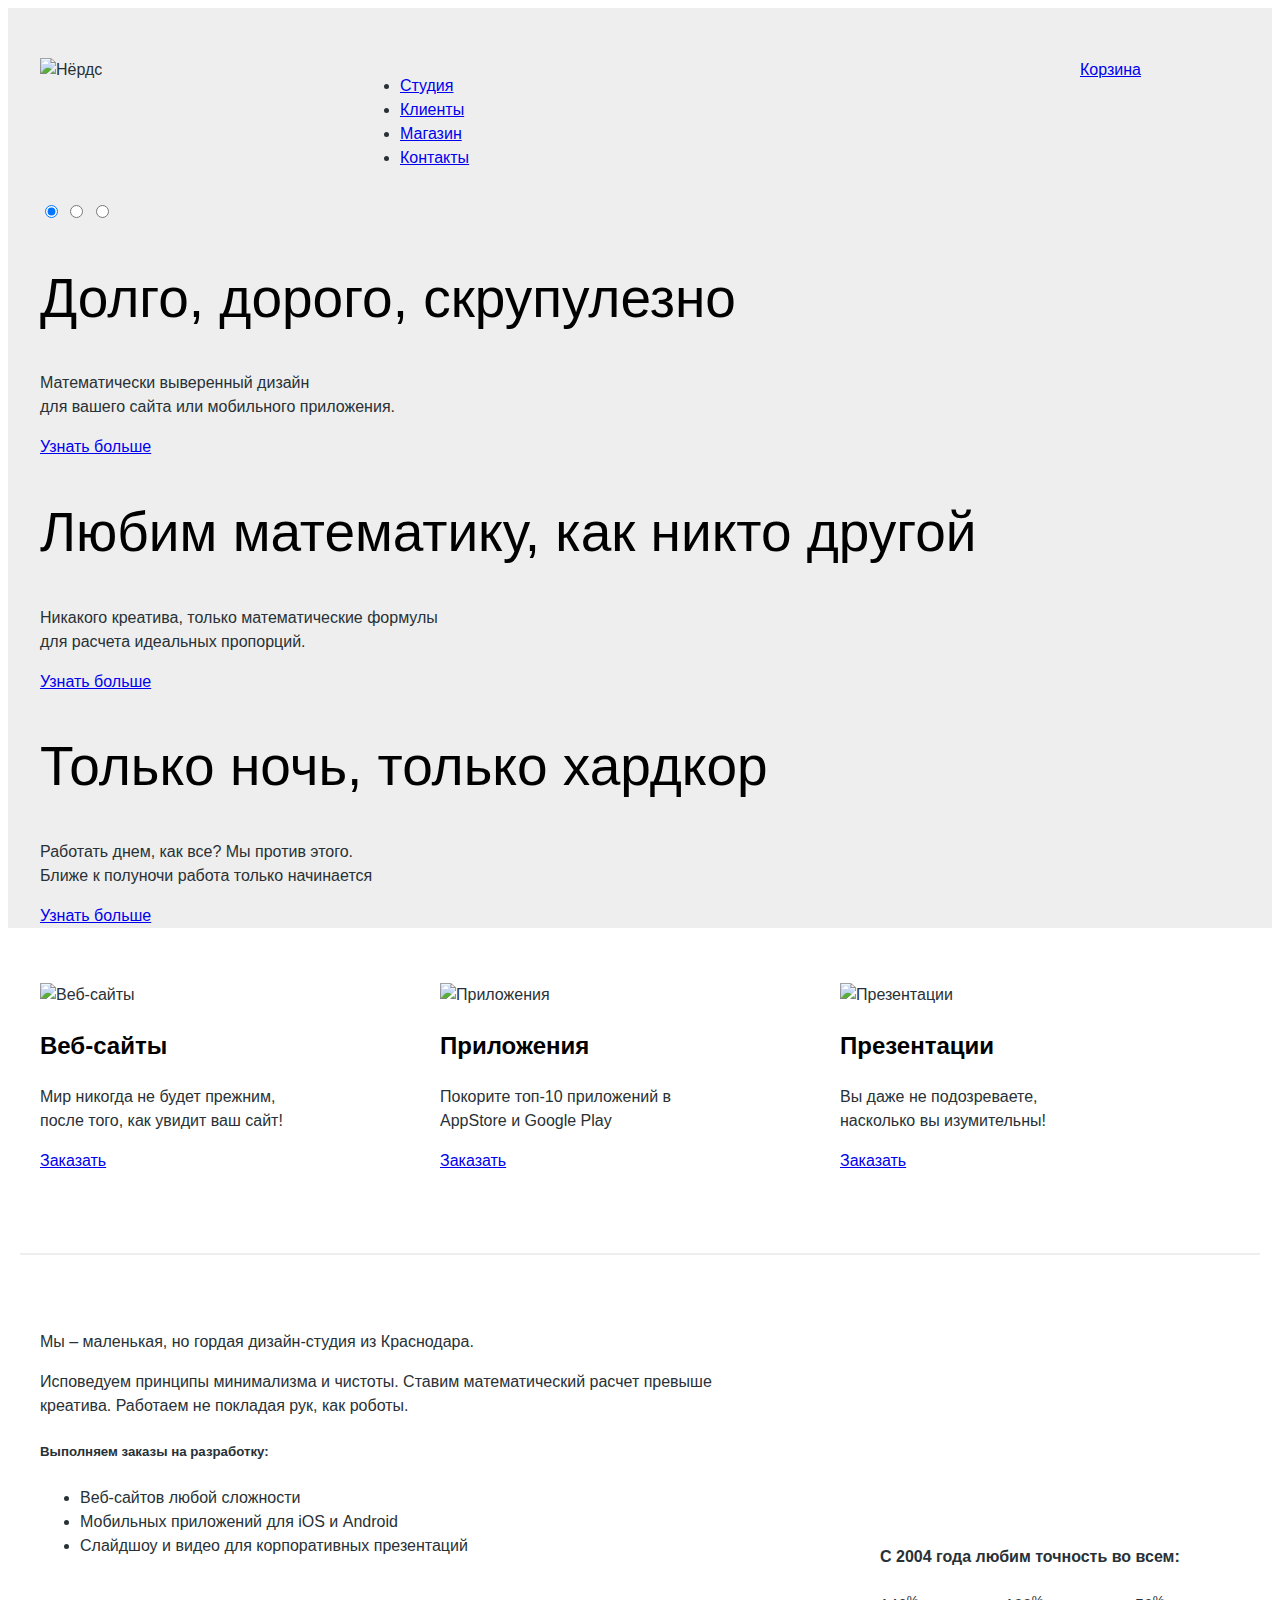
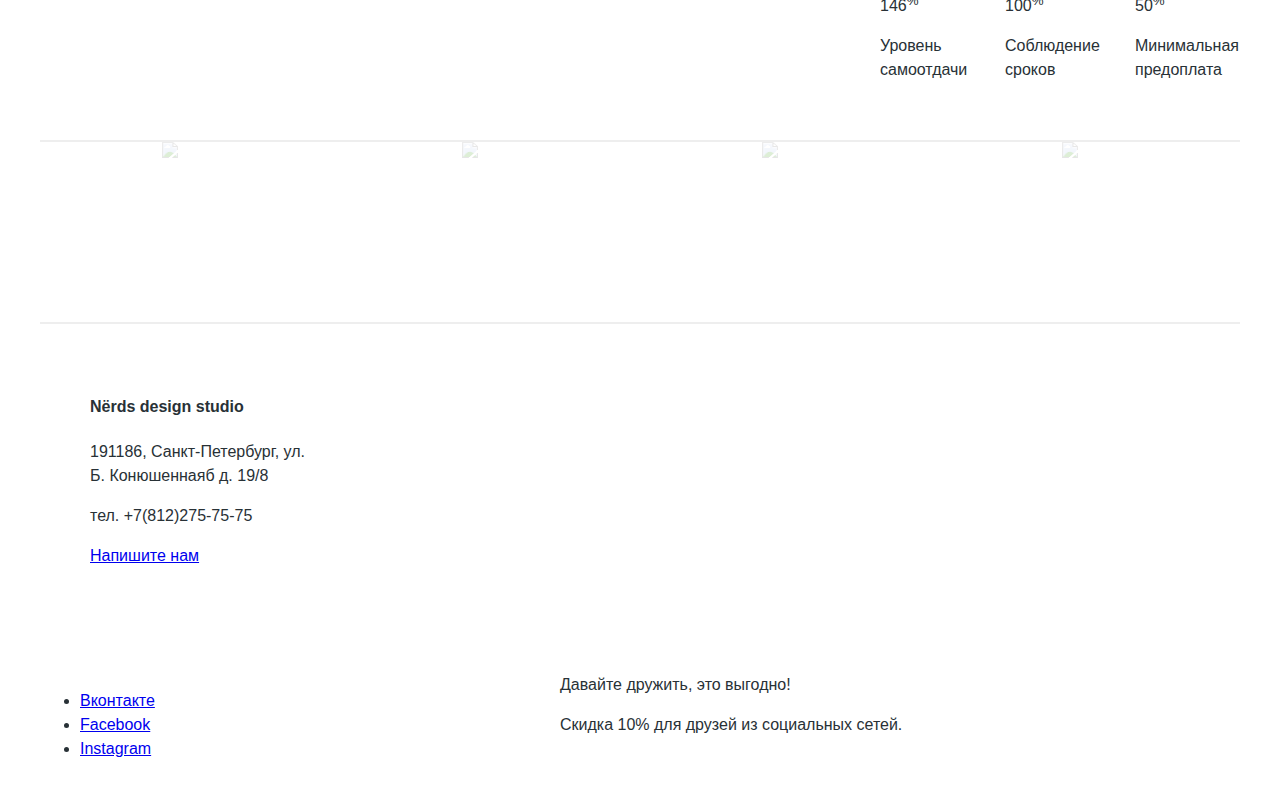
==== index.html @ 8d777971 "вторая страница и вроде все?" ====
<!DOCTYPE html>
<html lang="ru">
    <head>
    <link href="css/style.css" rel="stylesheet">
    <meta charset="utf-8">
    <title>HTML Academy: Нёрдс</title>
  </head>
    <body>
        <header class="main-header">
            <div class="container clearfix">
                <nav class="main-navigation">
                    <div class="logo">
                        <a><img src="img/logo.png" width="160" height="65" alt="Нёрдс"></a>
                    </div>
                    <ul>
                        <li><a href="#">Студия</a></li>
                        <li><a href="#">Клиенты</a></li>
                        <li><a href="#">Магазин</a></li>
                        <li><a href="#">Контакты</a></li>
                    </ul>
                </nav>
                <div class="cart">
                    <a href="#">Корзина</a>
                </div>
                <div class="slider">
                <input type="radio" id="btn-1" name="toggle" checked>
                <input type="radio" id="btn-2" name="toggle">
                <input type="radio" id="btn-3" name="toggle">
                <div class="slider-controls">
                <label for="btn-1"></label>
                <label for="btn-2"></label>
                <label for="btn-3"></label>
                </div>
                <div class="slides">
                    <div class="slide-feature">
                        <h2>Долго, дорого, скрупулезно</h2>
                        <p>Математически выверенный дизайн<br>
                        для вашего сайта или мобильного приложения.</p>
                        <a class="btn" href="#">Узнать больше</a>
                    </div>
                    <div class="slide-feature">
                        <h2>Любим математику, как никто другой</h2>
                        <p>Никакого креатива, только математические формулы<br>
                        для расчета идеальных пропорций.</p>
                        <a class="btn" href="#">Узнать больше</a>
                    </div>
                    <div class="slide-feature">
                        <h2>Только ночь, только хардкор</h2>
                        <p>Работать днем, как все? Мы против этого.<br>
                        Ближе к полуночи работа только начинается</p><!--как это знакомо!-->
                        <a class="btn" href="#">Узнать больше</a>
                    </div>
                </div>
            </div>
            </div>
        </header>
        <main>
            <div class="offers container clearfix">
                <div class="offer-column">
                   <img src="img/sites.png" width="300" height="145" alt="Веб-сайты">
                   <h3>Веб-сайты</h3>
                   <p>Мир никогда не будет прежним,<br>
                   после того, как увидит ваш сайт!</p>
                   <a href="#" class="btn">Заказать</a>
                </div>
                <div class="offer-column">
                    <img src="img/apps.png" width="300" height="145" alt="Приложения">
                    <h3>Приложения</h3>
                    <p>Покорите топ-10 приложений в<br>
                    AppStore и Google Play</p>
                    <a href="#" class="btn">Заказать</a>
                </div>
                <div class="offer-column">
                    <img src="img/presentations.png" width="300" height="145" alt="Презентации">
                    <h3>Презентации</h3>
                    <p>Вы даже не подозреваете,<br>
                    насколько вы изумительны!</p>
                    <a href="#" class="btn">Заказать</a>

                </div>
            </div>
            <div class="studio">
                <div class="container clearfix">
                    <div class="studio-features column-left">
                        <header class="features-header">Мы – маленькая, но гордая дизайн-студия из Краснодара.</header>
                        <p>Исповедуем принципы минимализма и чистоты. Ставим математический расчет превыше креатива. Работаем не покладая рук, как роботы.</p>
                        <h5>Выполняем заказы на разработку:</h5>
                        <ul>
                            <li>Веб-сайтов любой сложности</li>
                            <li>Мобильных приложений для iOS и Android</li>
                            <li>Слайдшоу и видео для корпоративных презентаций</li>
                        </ul>
                    </div>
                    <div class="studio-features column-right clearfix">
                        <b class="subtitle">С 2004 года любим точность во всем:</b>
                        <div class="statistics">
                            <div class="statistics-column">
                                <span class="statistics-percent">146<sup>%</sup></span>
                                <p>Уровень самоотдачи</p>
                            </div>
                            <div class="statistics-column">
                                <span class="statistics-percent">100<sup>%</sup></span>
                                <p>Соблюдение сроков</p>
                            </div>
                            <div class="statistics-column">
                                <span class="statistics-percent">50<sup>%</sup></span>
                                <p>Минимальная предоплата</p>
                            </div>

                        </div>
                    </div>
                    <div class="our-clients clearfix">
                        <a href="#"><img src="img/c_htmlacademy.png" width="199" height="68" alt="HTML academy"></a>
                        <a href="#"><img src="img/c_barbershop.png" width="209" height="90" alt="Barbershop"></a>
                        <a href="#"><img src="img/c_pink.png" width="185" height="52" alt="Pink"></a>
                        <a href="#"><img src="img/c_mishka.png" width="173" height="84" alt="Mishka"></a>
                    </div>
                </div>
            </div>
        </main>
        <div class="contacts">
            <div class="container">
                <div class="address">
                    <h4>Nёrds design studio</h4>
                    <p>191186, Санкт-Петербург, ул. Б. Конюшеннаяб д. 19/8</p>
                    <p>тел. +7(812)275-75-75</p>
                    <a href="#" class="btn">Напишите нам</a>
                </div>
            </div>

</div>
        <footer>
            <div class="container clearfix">
                <div class="social">
                    <ul>
                        <li><a class="vk" href="#">Вконтакте</a></li>
                        <li><a class="facebook" href="#">Facebook</a></li>
                        <li><a class="instagram" href="#">Instagram</a></li>
                    </ul>
              </div>
                <div class="social-discount">
                    <header class="discount-header">Давайте дружить, это выгодно!</header>
                    <p>Скидка 10% для друзей из социальных сетей.</p>
                </div>
            </div>
        </footer>
    </body>
</html>
---- css/style.css ----
body {
    font-size: 16px;
    line-height: 24px;
    color: #283136;
    font-weight: 400;
    font-family: Roboto, Verdana, sans-serif;
}

h1 {
    font-size: 55px;
    line-height: 55px;
    color: #000000;
    font-weight: 500;
    font-family: Roboto, Verdana, sans-serif;
}

h2 {
    font-size: 55px;
    line-height: 55px;
    color: #000000;
    font-weight: 500;
    font-family: Roboto, Verdana, sans-serif;
}

h3 {
    font-size: 24px;
    line-height: 30px;
    color: #000000;
    font-weight: bold;
    font-family: Roboto, Verdana, sans-serif;
}

.clearfix::after {
    content: "";
    display: table;
    clear: both;
}

.main-header {
    background-color: #eeeeee;
    margin-bottom: 55px;
    padding-top: 50px;
}

.container {
    width: 1200px;
    padding: 0 20px;
    margin: 0 auto;
}

.main-navigation {
    width: 980px;
    float: left;
    margin-bottom: 15px;
}

.logo {
    width: 160px;
    float: left;
    margin-right: 200px;
}

.main-navigation ul {
    width: 620px;
    padding-left: 0px;
    float: left;

}

.cart {
    width: 160px;
    float: right;
}

.slider {
    clear: both;
}

.main-header h1 {
    clear:both;
    margin-bottom: 100px;
    margin-top: 75px;
}

.offers {
    margin-bottom: 40px;
    padding-bottom: 80px;
    border-bottom: solid 2px #eeeeee;
}

.offer-column {
    width: 300px;
    float: left;
    margin-right: 100px;
}

.offer-column:nth-child(3) {
    margin-right: 0;
}

.column-left {
    width: 700px;
    min-height: 410px;
    float: left;
    margin-top: 35px;
    margin-top: 35px;
}

.column-right {
    width: 360px;
    float: right;
    min-height: 410px;
}

.subtitle {
    display: block;
    margin-bottom: 20px;
    margin-top: 250px;
}

.statistics-column {
    float: left;
    width: 100px;
    margin-right: 25px;
}

.statistics-column:last-child {
    float: right;
    width: 105px;
    margin-right: 0px;
}

.our-clients {
    border-top: solid 2px #eeeeee;
    border-bottom: solid 2px #eeeeee;
    clear: both;
    font-size: 0;
}

.our-clients a {
    position: relative;
    display: inline-block;
    width: 260px;
    margin: 0 20px;
    line-height: 180px;
    text-align: center;
}

.our-clients img {
    vertical-align: middle;
    opacity: .2;
    cursor: pointer;
}

.our-clients img:hover {
    opacity: 1;
}

.our-clients img:active {
    opacity: 1;
}

.our-clients a:first-child {
    margin-left: 0
}

.our-clients a:last-child {
    margin-right: 0
}

.address {
    width: 220px;
    padding: 50px;
    margin-bottom: 55px;
}

.footer {
    padding: 70px 0;
}

.social {
    width: 380px;
    float: left;
    margin-right: 140px;
}

.social-discount {
    width: 760 px;
    float: дуае;
}

.catalog-filters {
    width: 260px;
    float: left;
    margin-right: 140px;
}

.catalog-sorting {
    padding-bottom: 55px;
}

.select-type {
    float: left;
    width: 280px;
}

.sorting-type {
    width: 25px;
    float: right;
}

.sorting-header {
    float: left;
    width: 160px;
    margin-right: 240px;
}

.catalog-gallery {
    width: 760px;
    float: right;
}


.catalog-item {
    width: 360px;
    float: left;
    margin-right: 40px;
    margin-bottom: 36px;
}

.catalog-item:nth-child(2n) {
    margin-right: 0px;
}

.pagination {
    margin: 60, 0;
}
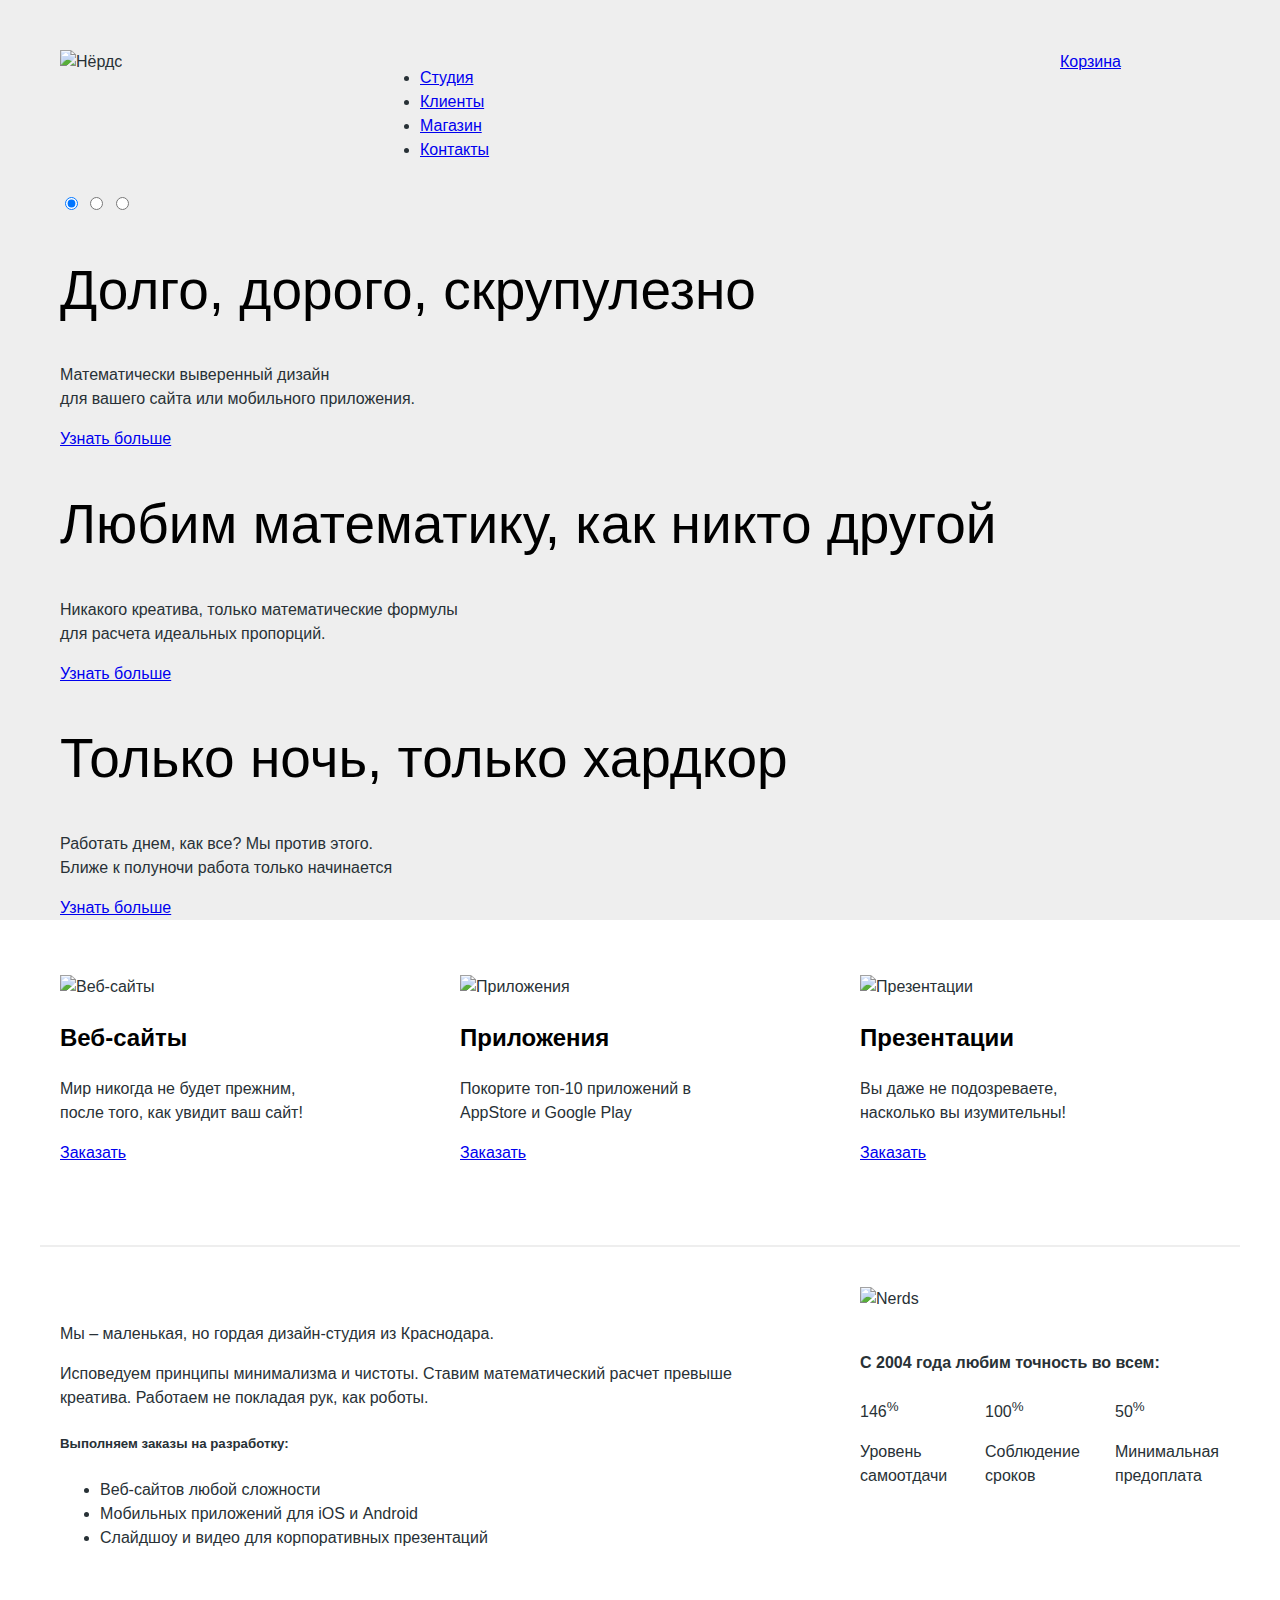
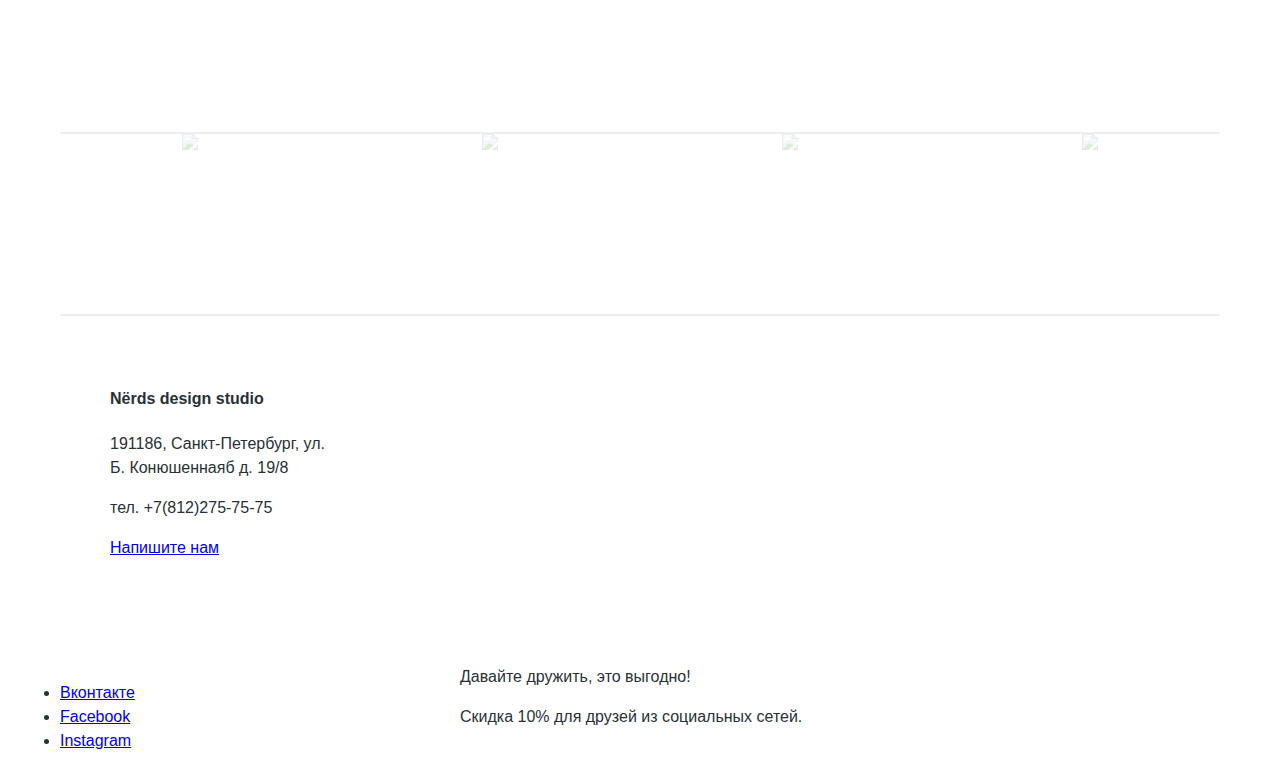
==== commit 12eee1a5: "текущие правки" ====
--- a/index.html
+++ b/index.html
@@ -92,6 +92,7 @@
                         </ul>
                     </div>
                     <div class="studio-features column-right clearfix">
+                        <img src="img/nerds.png" width="360" height="208" alt="Nerds">
                         <b class="subtitle">С 2004 года любим точность во всем:</b>
                         <div class="statistics">
                             <div class="statistics-column">
--- a/css/style.css
+++ b/css/style.css
@@ -1,9 +1,13 @@
 body {
+    min-width: 1200px;
+    margin: 0;
+    padding: 0;
     font-size: 16px;
     line-height: 24px;
     color: #283136;
     font-weight: 400;
     font-family: Roboto, Verdana, sans-serif;
+
 }
 
 h1 {
@@ -43,7 +47,7 @@
 }
 
 .container {
-    width: 1200px;
+    width: 1160px;
     padding: 0 20px;
     margin: 0 auto;
 }
@@ -62,7 +66,7 @@
 
 .main-navigation ul {
     width: 620px;
-    padding-left: 0px;
+    padding: 0px;
     float: left;
 
 }
@@ -115,7 +119,7 @@
 .subtitle {
     display: block;
     margin-bottom: 20px;
-    margin-top: 250px;
+    margin-top: 40px;
 }
 
 .statistics-column {
@@ -179,14 +183,18 @@
 }
 
 .social {
-    width: 380px;
+    width: 260px;
     float: left;
     margin-right: 140px;
+}
+
+.social ul {
+    padding: 0;
 }
 
 .social-discount {
     width: 760 px;
-    float: дуае;
+    float: left;
 }
 
 .catalog-filters {
@@ -232,6 +240,16 @@
     margin-right: 0px;
 }
 
+.catalog-item:nth-child(2n+1) {
+    clear: both;
+}
+
 .pagination {
-    margin: 60, 0;
+    clear: both;
+    margin-top, margin-bottom: 60px;
+    margin-left, margin-right: 0;
+}
+
+.pagination ul {
+    padding: 0;
 }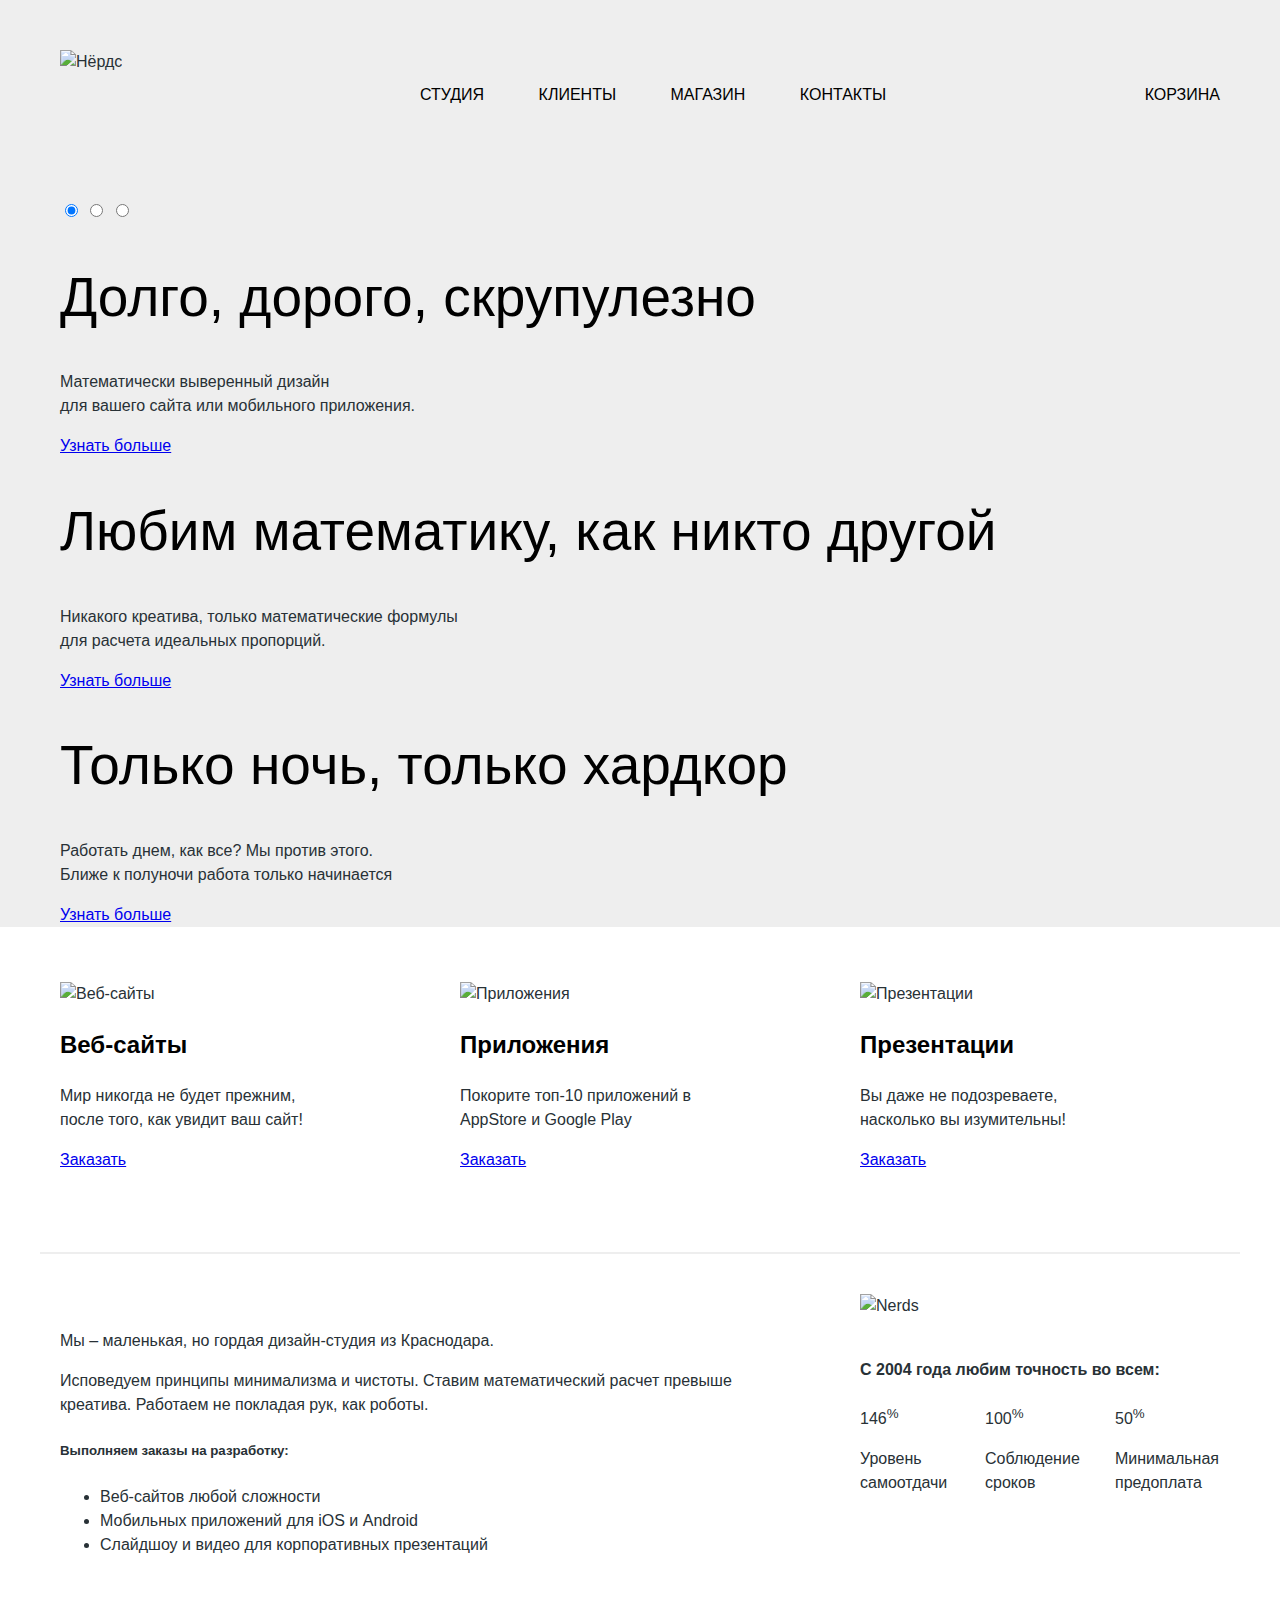
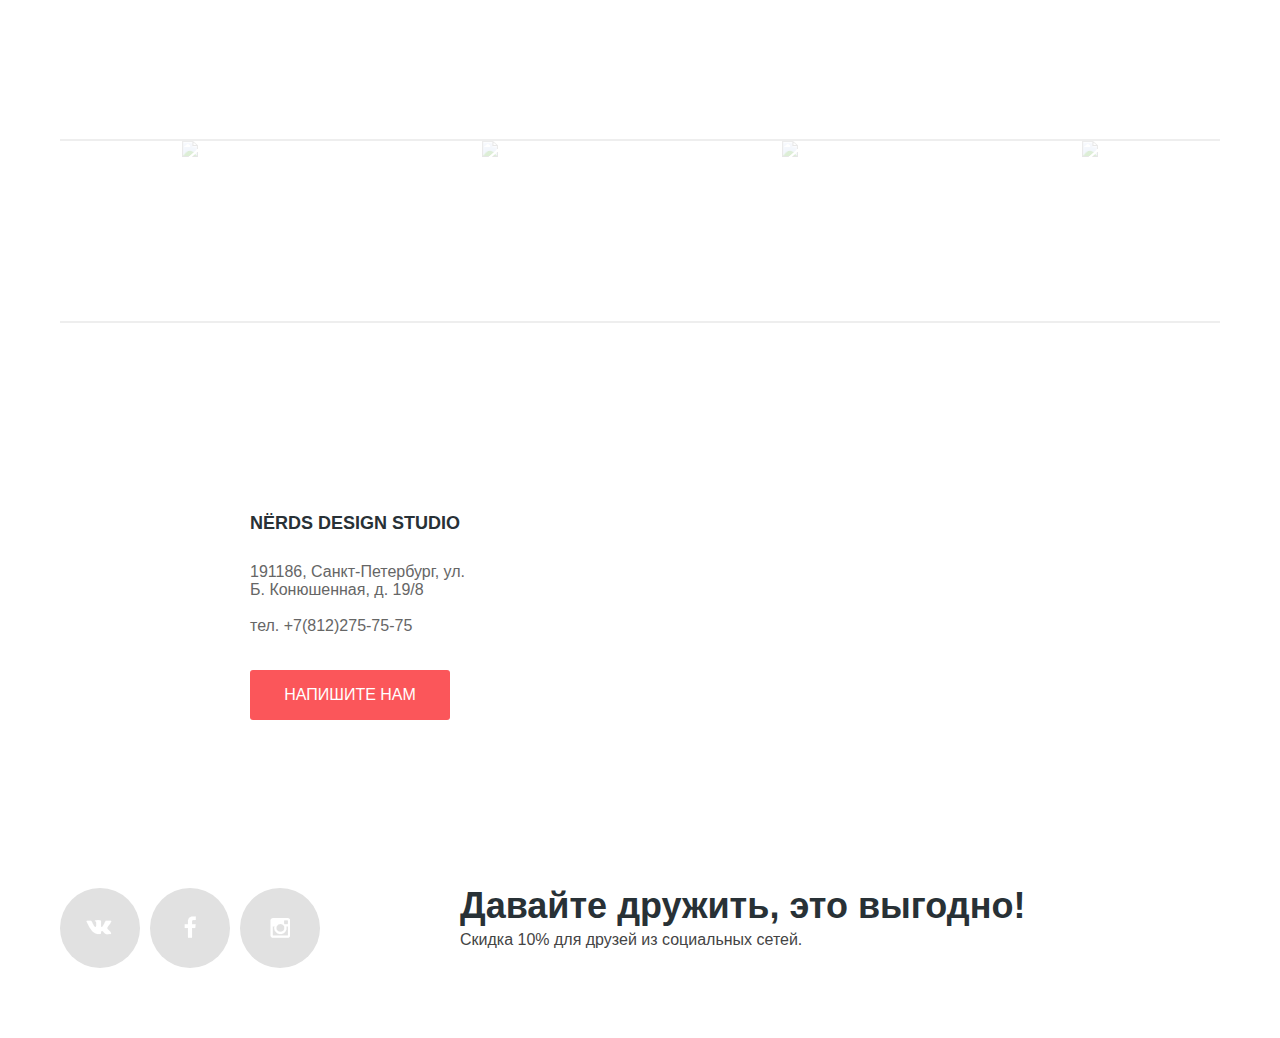
==== commit 99bde428: "в процессе" ====
--- a/index.html
+++ b/index.html
@@ -15,7 +15,7 @@
                     <ul>
                         <li><a href="#">Студия</a></li>
                         <li><a href="#">Клиенты</a></li>
-                        <li><a href="#">Магазин</a></li>
+                        <li class="active"><a href="#">Магазин</a></li>
                         <li><a href="#">Контакты</a></li>
                     </ul>
                 </nav>
@@ -123,9 +123,9 @@
             <div class="container">
                 <div class="address">
                     <h4>Nёrds design studio</h4>
-                    <p>191186, Санкт-Петербург, ул. Б. Конюшеннаяб д. 19/8</p>
+                    <p>191186, Санкт-Петербург, ул. Б. Конюшенная, д. 19/8</p>
                     <p>тел. +7(812)275-75-75</p>
-                    <a href="#" class="btn">Напишите нам</a>
+                    <a href="#" class="btn-feedback">Напишите нам</a>
                 </div>
             </div>
 
@@ -134,9 +134,9 @@
             <div class="container clearfix">
                 <div class="social">
                     <ul>
-                        <li><a class="vk" href="#">Вконтакте</a></li>
-                        <li><a class="facebook" href="#">Facebook</a></li>
-                        <li><a class="instagram" href="#">Instagram</a></li>
+                        <li><a class="social-btn vk" href="#">Вконтакте</a></li>
+                        <li><a class="social-btn facebook" href="#">Facebook</a></li>
+                        <li><a class="social-btn instagram" href="#">Instagram</a></li>
                     </ul>
               </div>
                 <div class="social-discount">
--- a/css/style.css
+++ b/css/style.css
@@ -2,6 +2,7 @@
     min-width: 1200px;
     margin: 0;
     padding: 0;
+    
     font-size: 16px;
     line-height: 24px;
     color: #283136;
@@ -34,6 +35,16 @@
     font-family: Roboto, Verdana, sans-serif;
 }
 
+h4 {
+    margin: 0;
+    margin-bottom: 25px;
+    padding: 0;
+    font-size: 18px;
+    line-height: 30px;
+    font-weight: 700;
+    text-transform: uppercase;
+}
+
 .clearfix::after {
     content: "";
     display: table;
@@ -41,9 +52,10 @@
 }
 
 .main-header {
-    background-color: #eeeeee;
     margin-bottom: 55px;
     padding-top: 50px;
+
+    background-color: #eeeeee;
 }
 
 .container {
@@ -55,7 +67,7 @@
 .main-navigation {
     width: 980px;
     float: left;
-    margin-bottom: 15px;
+    margin-bottom: 75px;
 }
 
 .logo {
@@ -65,15 +77,62 @@
 }
 
 .main-navigation ul {
+    list-style: none;
     width: 620px;
+    float: left;
     padding: 0px;
-    float: left;
-
+    margin: 0;
+}
+
+.main-navigation li {
+    display: inline-block;
+    margin-right: 50px;
+    white-space: nowrap;
 }
 
 .cart {
     width: 160px;
     float: right;
+    text-align: right;
+}
+
+.main-navigation li a,
+.cart a
+{
+    display: block;
+    padding-top: 30px;
+    padding-bottom: 15px;
+
+    font-size: 16px;
+    line-height: 30px;
+    font-weight: 500;
+    color: #000000;
+    text-transform: uppercase;
+    text-decoration: none;
+}
+
+.main-navigation li a:hover,
+.cart a:hover {
+    color: #fb565a;
+}
+
+.main-navigation li a:active,
+.cart a:active {
+    color: #000000;
+    opacity: 0.3;
+}
+
+.main-navigation .active {
+    color: #000000;
+    /* тут еще подчеркивание будет */
+}
+
+.logo:hover {
+    opacity: 0.8;
+}
+
+.logo a:active {
+    opacity: 0.3;
 }
 
 .slider {
@@ -83,7 +142,7 @@
 .main-header h1 {
     clear:both;
     margin-bottom: 100px;
-    margin-top: 75px;
+    text-align: center;
 }
 
 .offers {
@@ -107,7 +166,6 @@
     min-height: 410px;
     float: left;
     margin-top: 35px;
-    margin-top: 35px;
 }
 
 .column-right {
@@ -135,9 +193,10 @@
 }
 
 .our-clients {
+    clear: both;
+    margin-bottom: 80px;
     border-top: solid 2px #eeeeee;
     border-bottom: solid 2px #eeeeee;
-    clear: both;
     font-size: 0;
 }
 
@@ -146,6 +205,7 @@
     display: inline-block;
     width: 260px;
     margin: 0 20px;
+
     line-height: 180px;
     text-align: center;
 }
@@ -172,10 +232,29 @@
     margin-right: 0
 }
 
+.contacts {
+    min-height: 415px;
+    
+    background-image: url(/img/map.png);
+    background-repeat: no-repeat;
+    background-position: center;
+}
+
 .address {
+    float: left;
     width: 220px;
     padding: 50px;
-    margin-bottom: 55px;
+    margin-top: 55px;
+    margin-left: 140px;
+    
+    background-color: #ffffff;
+}
+
+.address p {
+    line-height: 18px;
+    color: #666666;
+    padding: 0;
+    margin-bottom: 18px;
 }
 
 .footer {
@@ -189,7 +268,9 @@
 }
 
 .social ul {
-    padding: 0;
+    list-style: none;
+    padding: 0;
+    margin: 0;
 }
 
 .social-discount {
@@ -203,6 +284,15 @@
     margin-right: 140px;
 }
 
+.filter-group,
+.sorting-header {
+    display: block;
+    text-transform: uppercase;
+    font-weight: 700;
+    font-size: 18px;
+    line-height: 30px;
+}
+
 .catalog-sorting {
     padding-bottom: 55px;
 }
@@ -212,15 +302,82 @@
     width: 280px;
 }
 
+.catalog-sorting ul {
+    list-style: none;
+    padding: 0;
+    margin: 0;
+}
+
+.select-type li {
+    display: inline;
+    margin-right: 20px; /*не уверена, что правильно сделала */
+    white-space: nowrap;
+}
+
+.select-type li:last-child {
+    margin-right: 0;
+}
+
+.select-type li a {
+    font-size: 14px;
+    line-height: 18px;
+    text-transform: uppercase;
+    text-decoration: none;
+    color: #000000;
+    opacity: 0.3;
+}
+
+.select-type li a:hover {
+    opacity: 0.6;
+}
+
+.select-type li a:active {
+    opacity: 1.0;
+}
+
+.select-type .active a {
+    opacity: 1.0;
+}
+
 .sorting-type {
-    width: 25px;
+    width: 60px;
     float: right;
+}
+
+.sorting-type ul {
+    margin: 0;
+    padding: 0;
+    text-align: right;
+}
+
+.sorting-type li,
+.sorting-type a {
+    display: inline-block;
+}
+
+.triangle-down {
+    margin-right: 20px;
+    width: 0;
+    height: 0;
+    border-top: 10px solid #000000;
+    border-left: 5px solid transparent;
+    border-right: 5px solid transparent;
+}
+
+.triangle-up {
+    width: 0;
+    height: 0;
+    border-bottom: 10px solid #000000;
+    border-left: 5px solid transparent;
+    border-right: 5px solid transparent;
+    opacity: 0.2;
 }
 
 .sorting-header {
     float: left;
     width: 160px;
     margin-right: 240px;
+    line-height: 18px;
 }
 
 .catalog-gallery {
@@ -228,12 +385,41 @@
     float: right;
 }
 
+.catalog-item-top {
+    height: 40px;
+    background-color: #000000;
+    opacity: 0.12;
+    border-top-right-radius: 5px;
+    border-top-left-radius: 5px;
+}
+
+.top-decoration {
+    display: block;
+    width: 14px;
+    height: 14px;
+    border-radius: 7px;
+    background-color: #ffffff;
+    float: left;
+    margin-right: 9px;
+    margin-top: 13px;
+    font-size: 0;
+}
+
+.top-decoration:first-child {
+    margin-left: 15px;
+}
+
+.image-border {
+    box-sizing: border-box;
+    border: solid 2px #f1f1f1;
+}
 
 .catalog-item {
     width: 360px;
     float: left;
     margin-right: 40px;
     margin-bottom: 36px;
+    position: relative;
 }
 
 .catalog-item:nth-child(2n) {
@@ -244,12 +430,203 @@
     clear: both;
 }
 
+.catalog-item-info {
+    padding-top: 30px;
+    background-color: #eeeeee;
+    
+    text-align: center;
+    position: absolute;
+    bottom: 0;
+    left: 0;
+    width: 100%;
+    display: none;
+}
+
+.catalog-item-info:hover {
+    display: block; /*не появляется при наведении. Я селектор написала неправильно или правило? */
+}
+
+.catalog-item-info h2 {
+    display: inline-block;
+    padding: 0;
+    margin: 0;
+    margin-bottom: 20px;
+    
+    font-size: 18px;
+    line-height: 30px;
+    font-weight: 700;
+    text-transform: uppercase;
+}
+
+.catalog-item-info a:first-child {
+    text-decoration: none;
+    color: #000000;
+}
+
+.catalog-item-info p {
+    width: 240px;
+    margin: auto;
+    margin-bottom: 30px;
+}
+
+.buy-item,
+.btn-feedback {
+    display: inline-block;
+    width: 200px;
+    padding-top: 16px;
+    padding-bottom: 16px;
+    margin-bottom: 43px;
+    border-radius: 3px;
+    background-color: #fb565a;
+
+    font-size: 16px;
+    line-height: 18px;
+    font-weight: 500;
+    color: #ffffff;
+    text-align: center;
+    text-transform: uppercase;
+    text-decoration: none;
+}
+
+.btn-feedback {
+    margin-bottom: 0;
+    margin-top: 17px;
+}
+
 .pagination {
     clear: both;
-    margin-top, margin-bottom: 60px;
-    margin-left, margin-right: 0;
-}
-
-.pagination ul {
-    padding: 0;
+    margin-top:24px;
+    margin-bottom: 60px;
+    margin-left: 0;
+    font-size: 0;
+}
+
+.page-btn {
+    display: inline-block;
+    width: 50px;
+    margin-right: 10px;
+    padding: 16px 0;
+
+    border-radius: 3px;
+    background-color: #eeeeee;
+
+    text-align: center;
+    font-size: 16px;
+    line-height: 18px;
+    font-weight: 500;
+    text-decoration: none;
+    text-transform: uppercase;
+    color: #000000;
+}
+
+.page-btn:last-child {
+    width: 260px;
+    margin-right: 0;
+}
+
+.page-btn:hover {
+    background-color: #e5e5e5;
+}
+
+.page-btn:active {
+    background-color: #d5d5d5;
+    box-shadow: inset 0px 3px rgba(0, 0, 0, 0.1);
+/* не получается сделать текст полупрозрачным (30%) */
+}
+
+.pagination .active {
+    width: 44px;
+    padding-top: 13px;
+    padding-bottom: 13px;
+    background-color: #ffffff;
+    border: solid 3px #dbdbdb;
+    box-shadow: none;
+}
+
+.social {
+    width: 260px;
+    margin-top: 70px;
+    margin-bottom: 70px;
+    font-size: 0;
+}
+
+.social-btn {
+    position: relative;
+    display: inline-block;
+    width: 80px;
+    height: 80px;
+    background-color: #e1e1e1;
+    border-radius: 40px;
+    
+    vertical-align: top;
+    font-size: 0;
+}
+
+.social-btn:before {
+    content: "";
+    display: inline-block;
+    position: absolute;
+    background-image: url(/img/sprite.png);
+    background-repeat: no-repeat;
+}
+
+.social li {
+    display: inline-block;
+    margin-right: 10px;
+}
+
+.social li:last-child {
+    margin-right: 0;
+}
+
+.social-btn:hover {
+    background-color: #e74246;
+}
+
+.social-btn:active::before {
+    opacity: 0.3;
+}
+
+.vk:before {
+    width: 26px;
+    height: 15px;
+    background-position: 0 -71px;
+    top: 32px;
+    left: 26px;
+}
+
+.facebook:before {
+    width: 12px;
+    height: 23px;
+    background-position: 0 -146px;
+    top: 28px;
+    left: 34px;
+}
+
+.instagram:before {
+    width: 20px;
+    height: 20px;
+    background-position: 0 -232px;
+    top: 30px;
+    left: 30px;
+}
+
+.social-discount {
+    margin-top: 70px;
+}
+
+.discount-header {
+    margin-bottom: 5px;
+    font-size: 36px;
+    line-height: 36px;
+    font-weight: 700;
+}
+
+.social-discount p {
+    margin: 0;
+    padding: 0;
+    font-size: 16px;
+    line-height: 22px;
+    font-weight: 400;
+    color: #444444;
 }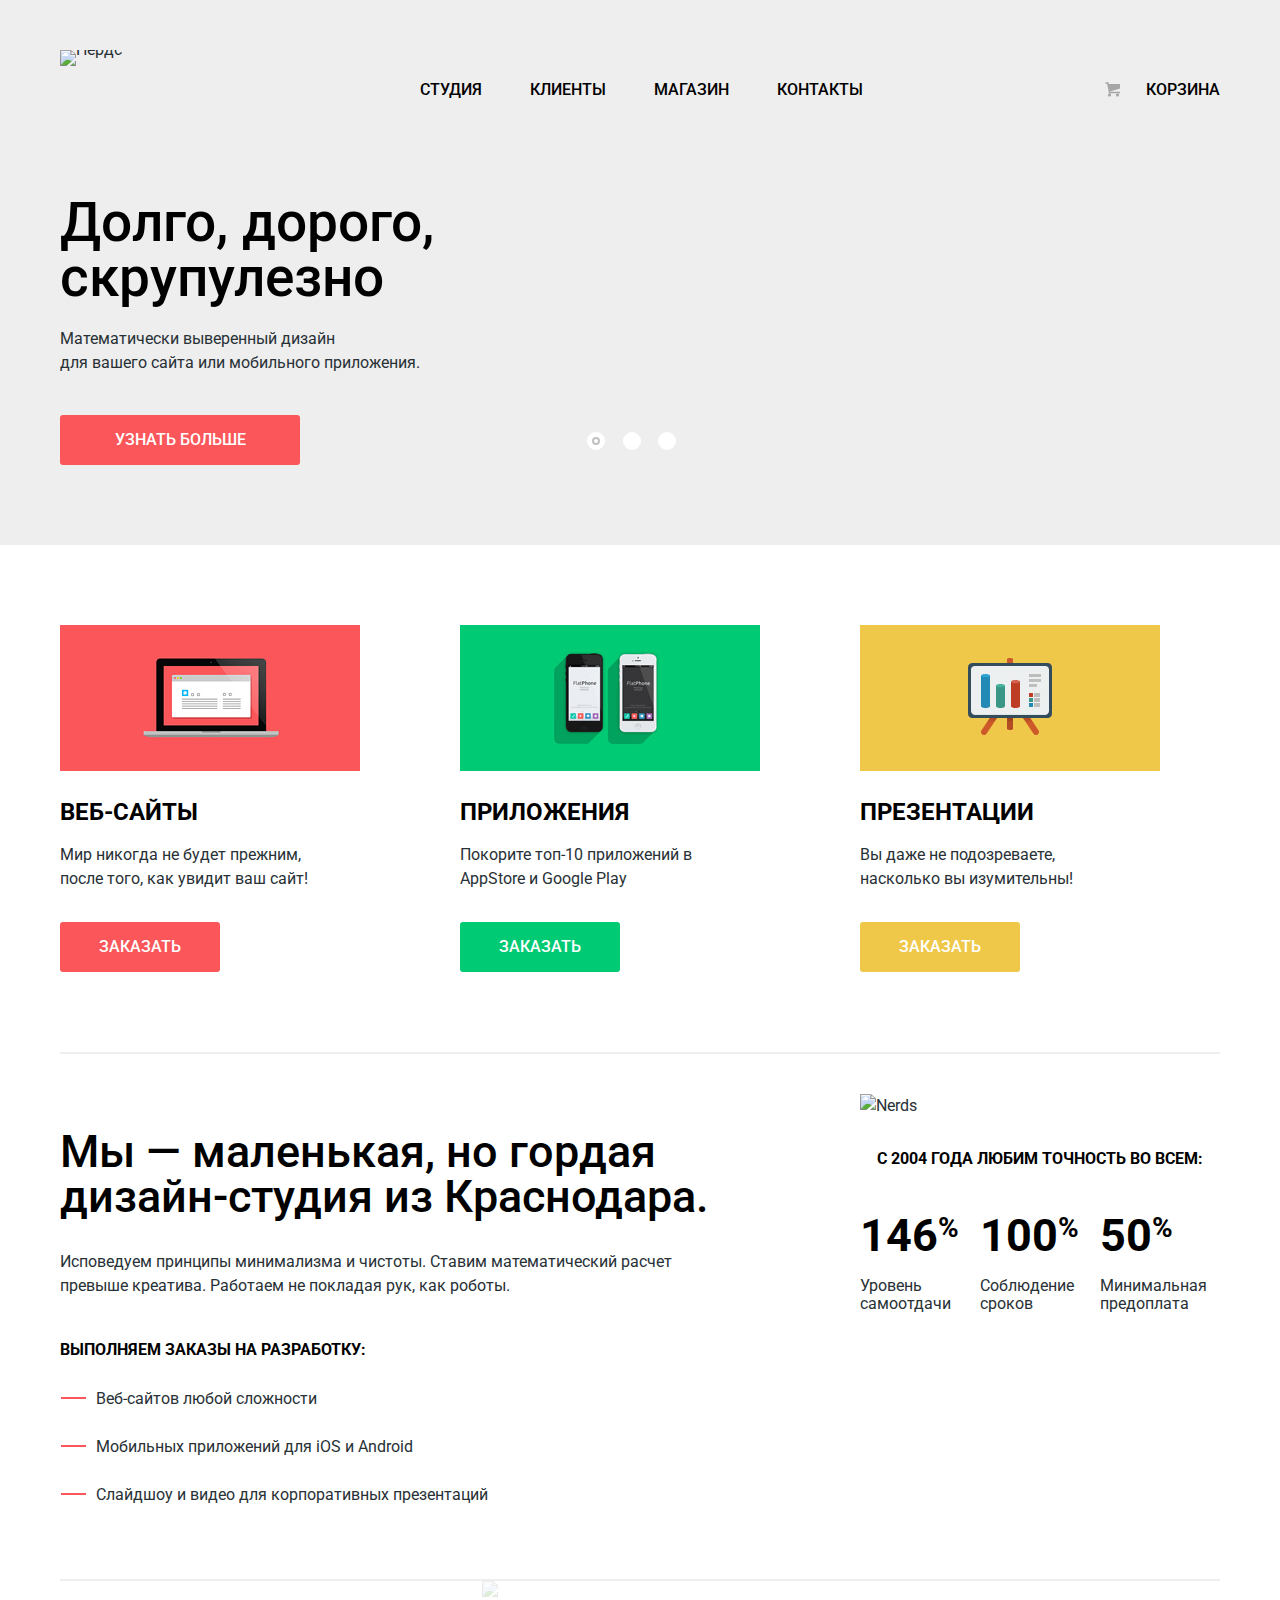
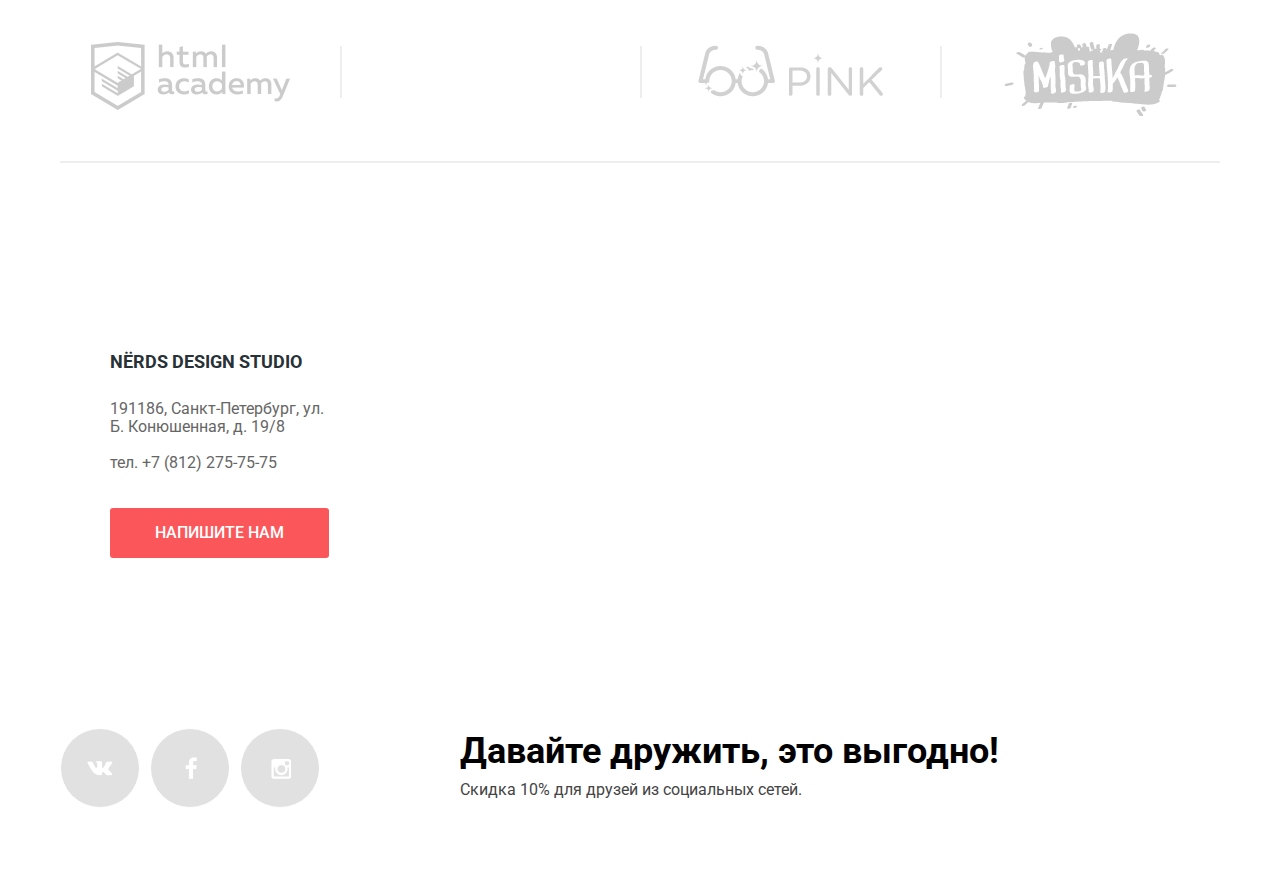
==== commit 6e29f0a0: "оформление" ====
--- a/index.html
+++ b/index.html
@@ -1,21 +1,23 @@
 <!DOCTYPE html>
 <html lang="ru">
     <head>
+    <link href="css/normalize.css" rel="stylesheet">
     <link href="css/style.css" rel="stylesheet">
+    <link href="https://fonts.googleapis.com/css?family=Roboto:400,500,700&amp;subset=cyrillic" rel="stylesheet">
     <meta charset="utf-8">
     <title>HTML Academy: Нёрдс</title>
   </head>
     <body>
         <header class="main-header">
             <div class="container clearfix">
-                <nav class="main-navigation">
+                <nav class="main-navigation clearfix">
                     <div class="logo">
                         <a><img src="img/logo.png" width="160" height="65" alt="Нёрдс"></a>
                     </div>
                     <ul>
                         <li><a href="#">Студия</a></li>
                         <li><a href="#">Клиенты</a></li>
-                        <li class="active"><a href="#">Магазин</a></li>
+                        <li><a href="catalog.html">Магазин</a></li>
                         <li><a href="#">Контакты</a></li>
                     </ul>
                 </nav>
@@ -23,66 +25,75 @@
                     <a href="#">Корзина</a>
                 </div>
                 <div class="slider">
-                <input type="radio" id="btn-1" name="toggle" checked>
-                <input type="radio" id="btn-2" name="toggle">
-                <input type="radio" id="btn-3" name="toggle">
-                <div class="slider-controls">
-                <label for="btn-1"></label>
-                <label for="btn-2"></label>
-                <label for="btn-3"></label>
+                    <input type="radio" id="btn-1" name="toggle" checked>
+                    <input type="radio" id="btn-2" name="toggle">
+                    <input type="radio" id="btn-3" name="toggle">
+                    <div class="slider-controls">
+                        <label for="btn-1"></label>
+                        <label for="btn-2"></label>
+                        <label for="btn-3"></label>
                 </div>
-                <div class="slides">
-                    <div class="slide-feature">
-                        <h2>Долго, дорого, скрупулезно</h2>
-                        <p>Математически выверенный дизайн<br>
-                        для вашего сайта или мобильного приложения.</p>
-                        <a class="btn" href="#">Узнать больше</a>
-                    </div>
-                    <div class="slide-feature">
-                        <h2>Любим математику, как никто другой</h2>
-                        <p>Никакого креатива, только математические формулы<br>
-                        для расчета идеальных пропорций.</p>
-                        <a class="btn" href="#">Узнать больше</a>
-                    </div>
-                    <div class="slide-feature">
-                        <h2>Только ночь, только хардкор</h2>
-                        <p>Работать днем, как все? Мы против этого.<br>
-                        Ближе к полуночи работа только начинается</p><!--как это знакомо!-->
-                        <a class="btn" href="#">Узнать больше</a>
+                    <div class="slides">
+                        <div class="slide-feature">
+                            <div class="slide-text">
+                                <h2>Долго, дорого, скрупулезно</h2>
+                                <p>Математически выверенный дизайн<br>
+                                для вашего сайта или мобильного приложения.</p>
+                                <a class="btn" href="#">Узнать больше</a>
+                            </div>
+                        </div>
+                        <div class="slide-feature">
+                           <div class="slide-text">
+                                <h2>Любим математику, как никто другой</h2>
+                                <p>Никакого креатива, только математические формулы<br>
+                                для расчета идеальных пропорций.</p>
+                            <a class="btn" href="#">Узнать больше</a>
+                            </div>
+</div>
+                        <div class="slide-feature">
+                           <div class="slide-text">
+                            <h2>Только ночь,<br> только хардкор</h2>
+                                <p>Работать днем, как все? Мы против этого.<br>
+                                Ближе к полуночи работа только начинается</p>
+                                <a class="btn" href="#">Узнать больше</a>
+                            </div>
+</div>
                     </div>
                 </div>
             </div>
-            </div>
         </header>
         <main>
-            <div class="offers container clearfix">
-                <div class="offer-column">
-                   <img src="img/sites.png" width="300" height="145" alt="Веб-сайты">
-                   <h3>Веб-сайты</h3>
-                   <p>Мир никогда не будет прежним,<br>
-                   после того, как увидит ваш сайт!</p>
-                   <a href="#" class="btn">Заказать</a>
-                </div>
-                <div class="offer-column">
-                    <img src="img/apps.png" width="300" height="145" alt="Приложения">
-                    <h3>Приложения</h3>
-                    <p>Покорите топ-10 приложений в<br>
-                    AppStore и Google Play</p>
-                    <a href="#" class="btn">Заказать</a>
-                </div>
-                <div class="offer-column">
-                    <img src="img/presentations.png" width="300" height="145" alt="Презентации">
-                    <h3>Презентации</h3>
-                    <p>Вы даже не подозреваете,<br>
-                    насколько вы изумительны!</p>
-                    <a href="#" class="btn">Заказать</a>
+            <div class="offers">
+                <div class="container clearfix">
+                    <div class="offer-column">
+                       <img src="img/sites.png" width="300" height="146" alt="Веб-сайты">
+                       <h3>Веб-сайты</h3>
+                       <p>Мир никогда не будет прежним,<br>
+                       после того, как увидит ваш сайт!</p>
+                       <a href="#" class="btn btn-red">Заказать</a>
+                    </div>
+                    <div class="offer-column ">
+                        <img src="img/apps.png" width="300" height="146" alt="Приложения">
+                        <h3>Приложения</h3>
+                        <p>Покорите топ-10 приложений в<br>
+                        AppStore и Google Play</p>
+                        <a href="#" class="btn btn-green">Заказать</a>
+                    </div>
+                    <div class="offer-column">
+                        <img src="img/presentations.png" width="300" height="146" alt="Презентации">
+                        <h3>Презентации</h3>
+                        <p>Вы даже не подозреваете,<br>
+                        насколько вы изумительны!</p>
+                        <a href="#" class="btn btn-yellow">Заказать</a>
 
+                    </div>
+                    <div class="hr"></div>
                 </div>
             </div>
             <div class="studio">
                 <div class="container clearfix">
                     <div class="studio-features column-left">
-                        <header class="features-header">Мы – маленькая, но гордая дизайн-студия из Краснодара.</header>
+                        <header class="features-header">Мы 	&mdash; маленькая, но гордая дизайн-студия из Краснодара.</header>
                         <p>Исповедуем принципы минимализма и чистоты. Ставим математический расчет превыше креатива. Работаем не покладая рук, как роботы.</p>
                         <h5>Выполняем заказы на разработку:</h5>
                         <ul>
@@ -94,7 +105,7 @@
                     <div class="studio-features column-right clearfix">
                         <img src="img/nerds.png" width="360" height="208" alt="Nerds">
                         <b class="subtitle">С 2004 года любим точность во всем:</b>
-                        <div class="statistics">
+                        <div class="statistics clearfix">
                             <div class="statistics-column">
                                 <span class="statistics-percent">146<sup>%</sup></span>
                                 <p>Уровень самоотдачи</p>
@@ -111,10 +122,10 @@
                         </div>
                     </div>
                     <div class="our-clients clearfix">
-                        <a href="#"><img src="img/c_htmlacademy.png" width="199" height="68" alt="HTML academy"></a>
+                        <a href="#"><img src="img/c_htmlacademy.png" width="199" height="90" alt="HTML academy"></a>
                         <a href="#"><img src="img/c_barbershop.png" width="209" height="90" alt="Barbershop"></a>
-                        <a href="#"><img src="img/c_pink.png" width="185" height="52" alt="Pink"></a>
-                        <a href="#"><img src="img/c_mishka.png" width="173" height="84" alt="Mishka"></a>
+                        <a href="#"><img src="img/c_pink.png" width="185" height="90" alt="Pink"></a>
+                        <a href="#"><img src="img/c_mishka.png" width="173" height="90" alt="Mishka"></a>
                     </div>
                 </div>
             </div>
@@ -124,8 +135,8 @@
                 <div class="address">
                     <h4>Nёrds design studio</h4>
                     <p>191186, Санкт-Петербург, ул. Б. Конюшенная, д. 19/8</p>
-                    <p>тел. +7(812)275-75-75</p>
-                    <a href="#" class="btn-feedback">Напишите нам</a>
+                    <p>тел. +7 (812) 275-75-75</p>
+                    <a href="#" class="btn feedback">Напишите нам</a>
                 </div>
             </div>
 
@@ -140,7 +151,7 @@
                     </ul>
               </div>
                 <div class="social-discount">
-                    <header class="discount-header">Давайте дружить, это выгодно!</header>
+                    <div class="discount-header">Давайте дружить, это выгодно!</div>
                     <p>Скидка 10% для друзей из социальных сетей.</p>
                 </div>
             </div>
--- a/css/style.css
+++ b/css/style.css
@@ -1,6 +1,5 @@
 body {
     min-width: 1200px;
-    margin: 0;
     padding: 0;
     
     font-size: 16px;
@@ -11,38 +10,17 @@
 
 }
 
-h1 {
-    font-size: 55px;
-    line-height: 55px;
-    color: #000000;
-    font-weight: 500;
-    font-family: Roboto, Verdana, sans-serif;
-}
-
-h2 {
-    font-size: 55px;
-    line-height: 55px;
-    color: #000000;
-    font-weight: 500;
-    font-family: Roboto, Verdana, sans-serif;
-}
-
-h3 {
+.catalog-item img {
+    max-width: 100%;
+    height: auto;
+}
+
+.offer-column h3 {
     font-size: 24px;
     line-height: 30px;
     color: #000000;
     font-weight: bold;
     font-family: Roboto, Verdana, sans-serif;
-}
-
-h4 {
-    margin: 0;
-    margin-bottom: 25px;
-    padding: 0;
-    font-size: 18px;
-    line-height: 30px;
-    font-weight: 700;
-    text-transform: uppercase;
 }
 
 .clearfix::after {
@@ -52,9 +30,7 @@
 }
 
 .main-header {
-    margin-bottom: 55px;
     padding-top: 50px;
-
     background-color: #eeeeee;
 }
 
@@ -67,41 +43,74 @@
 .main-navigation {
     width: 980px;
     float: left;
-    margin-bottom: 75px;
 }
 
 .logo {
     width: 160px;
     float: left;
     margin-right: 200px;
+    line-height: 0;
+}
+
+.logo a {
+    display:inline-block;
+    vertical-align: top;
+    line-height: 0;
 }
 
 .main-navigation ul {
     list-style: none;
     width: 620px;
     float: left;
-    padding: 0px;
-    margin: 0;
-}
-
-.main-navigation li {
-    display: inline-block;
-    margin-right: 50px;
+    padding: 0;
+    margin: 0;
+    
+    font-size: 0;
+}
+
+.main-navigation li{
+    display: inline-block;
+    vertical-align: top;
+
+    margin-right: 48px;
+    padding: 10px 0;
+    padding-top: 25px;
     white-space: nowrap;
+    
+    position: relative;
 }
 
 .cart {
-    width: 160px;
+    display: inline-block;
+    vertical-align: top;
+
+    max-width: 160px;
     float: right;
+    padding-bottom: 10px;
+    padding-top: 25px;
+    padding-left: 40px;
     text-align: right;
+    
+    position:relative;
+}
+
+.cart::before {
+    content: "";
+    width: 16px;
+    height: 16px;
+    background-image: url(../img/sprite.png);
+    background-position: 0 -11px;
+    
+    position: absolute;
+    top: 32px;
+    right: 99px;
+    opacity: 0.3;
 }
 
 .main-navigation li a,
 .cart a
 {
     display: block;
-    padding-top: 30px;
-    padding-bottom: 15px;
 
     font-size: 16px;
     line-height: 30px;
@@ -109,6 +118,28 @@
     color: #000000;
     text-transform: uppercase;
     text-decoration: none;
+    
+    position: relative;
+}
+
+.main-navigation .active {
+    color: #000000;
+}
+
+.main-navigation .active a:hover,
+.cart .active a:hover {
+    color: #000000;
+}
+
+.main-navigation .active a::before,
+.cart .active a::before {
+    content: "";
+    width: 100%;
+    height: 2px;
+    background-color: #fb565a;
+    
+    position: absolute;
+    bottom: -5px;
 }
 
 .main-navigation li a:hover,
@@ -122,10 +153,6 @@
     opacity: 0.3;
 }
 
-.main-navigation .active {
-    color: #000000;
-    /* тут еще подчеркивание будет */
-}
 
 .logo:hover {
     opacity: 0.8;
@@ -137,59 +164,292 @@
 
 .slider {
     clear: both;
+    width: 1160px;
+    height: 430px;
+    margin: 0 auto;
+
+    position: relative;
+}
+
+.slides {
+    min-height: 430px;
+}
+
+.slider input {
+    position: absolute;
+    opacity: 0;
+}
+
+.slider-controls {
+    position: absolute;
+    bottom: 95px;
+    width: 240px;
+    height: 18px;
+    left: 50%;
+    margin-left: -120px;
+    text-align: center;
+    z-index: 1000;
+    font-size: 0;
+}
+
+.slider-controls label{
+    display: inline-block;
+    vertical-align: top;
+    
+    width: 8px;
+    height: 8px;
+    margin: 0;
+    margin-right: 17px;
+    background-color: #ffffff;
+    border: 5px solid #ffffff;
+    border-radius: 50%;
+    cursor: pointer;
+}
+
+#btn-1:checked ~.slider-controls label[for="btn-1"],
+#btn-2:checked ~.slider-controls label[for="btn-2"],
+#btn-3:checked ~.slider-controls label[for="btn-3"] {
+    margin: 5px;
+    margin-right: 23px;
+    width: 4px;
+    height: 4px;
+    border: 2px solid #c1c1c1;
+    box-shadow: 0 0 0 5px #ffffff;
+    vertical-align: top;
+}
+
+.slide-feature {
+    width: 100%;
+    height: 100%;
+    overflow: hidden;
+    background-color: #eeeeee;
+
+    position: absolute;
+    top: 0;
+    left: 0;
+}
+
+.slide-feature:nth-child(1) {
+    background-image: url('../img/slide1.png');
+    background-repeat: no-repeat;
+    background-position: 431px 17px;
+}
+
+.slide-feature:nth-child(2) {
+    background-image: url('../img/slide2.png');
+    background-repeat: no-repeat;
+    background-position: 496px 0;
+}
+
+.slide-feature:nth-child(3) {
+    background-image: url('../img/slide3.png');
+    background-repeat: no-repeat;
+    background-position: 401px 18px;
+}
+
+.slide-feature {
+    display: none;
+}
+
+#btn-1:checked ~.slides .slide-feature:nth-child(1) {
+    display: block;
+}
+#btn-2:checked ~.slides .slide-feature:nth-child(2) {
+    display: block;
+}
+#btn-3:checked ~.slides .slide-feature:nth-child(3) {
+    display: block;
+}
+
+.slide-text {
+    width: 560px;
+    margin-top: 80px;
+}
+
+.catalog-item h2,
+.slide-feature h2 {
+    font-size: 55px;
+    line-height: 55px;
+    color: #000000;
+    font-weight: 500;
+    font-family: Roboto, Verdana, sans-serif;
+}
+
+.slide-feature h2 {
+    margin: 0;
+    margin-bottom: 22px;
+}
+
+.slider p {
+    margin-bottom: 40px;
 }
 
 .main-header h1 {
+    float: left;
     clear:both;
-    margin-bottom: 100px;
+    width: 100%;
+    margin-top: 75px;
+    margin-bottom: 110px;
+    
+    font-weight: 500;
+    font-family: Roboto, Verdana, sans-serif;
     text-align: center;
+    font-size: 55px;
+    line-height: 55px;
+    color: #000000;
 }
 
 .offers {
     margin-bottom: 40px;
-    padding-bottom: 80px;
-    border-bottom: solid 2px #eeeeee;
+    margin-top: 80px;
 }
 
 .offer-column {
     width: 300px;
     float: left;
     margin-right: 100px;
+    margin-bottom: 80px;
 }
 
 .offer-column:nth-child(3) {
     margin-right: 0;
 }
 
+.offers .container .hr {
+    float:left;
+    margin: 0;
+    width: 100%;
+    background: #eeeeee;
+    height: 2px;
+    border: none;
+}
+
 .column-left {
     width: 700px;
-    min-height: 410px;
     float: left;
     margin-top: 35px;
+}
+
+.column-left p {
+    width: 680px;
 }
 
 .column-right {
     width: 360px;
     float: right;
+    margin-bottom: 75px;
     min-height: 410px;
 }
 
-.subtitle {
-    display: block;
-    margin-bottom: 20px;
-    margin-top: 40px;
+.offer-column img {
+    margin-bottom: 19px;
+}
+
+.offer-column h3 {
+    padding: 0;
+    margin: 0;
+    text-transform: uppercase;
+    color: #000000;
+    font-size: 24px;
+    line-height: 30px;
+}
+
+.offer-column p {
+    margin-bottom: 31px;
+}
+
+.features-header {
+    margin-bottom: 31px;
+    
+    font-size: 45px;
+    line-height: 45px;
+    font-weight: 500;
+    color: #000000;
+}
+
+.studio-features p {
+    margin-bottom: 40px;
+}
+
+.studio-features h5 {
+    margin-bottom: 25px;
+    font-weight: bold;
+    text-transform: uppercase;
+    font-size: 16px;
+    line-height: 24px;
+    color: #000000;
+    
+}
+
+.studio-features ul {
+    list-style: none;
+    margin: 0;
+    padding: 0;
+}
+
+.studio-features li{
+    padding-left: 36px;
+    margin-bottom: 24px;
+    
+    position: relative;
+}
+
+.studio-features li:last-child {
+    margin-bottom: 0;
+}
+
+.studio-features li::before {
+    content: "";
+    width: 25px;
+    height: 2px;
+    background-color: #fb565a;
+
+    position: absolute;
+    top: 10px;
+    left: 1px;
+}
+
+.studio .column-right img {
+    margin-bottom: 29px;
 }
 
 .statistics-column {
     float: left;
     width: 100px;
-    margin-right: 25px;
+    margin-right: 20px;
 }
 
 .statistics-column:last-child {
-    float: right;
     width: 105px;
     margin-right: 0px;
+}
+
+.studio-features .subtitle {
+    display: block;
+    text-align: center;
+    
+    font-weight: 700;
+    text-transform: uppercase;
+    margin-bottom: 30px;
+    color: #000000;
+}
+
+.studio-features .statistics-percent {
+    font-size: 45px;
+    line-height: 70px;
+    font-weight: 700;
+    color: #000000;
+}
+
+.statistics-percent sup {
+    font-size: 28px;
+    line-height: 30px;
+}
+
+.statistics-column p {
+    margin: 0;
+    margin-top: 6px;
+    line-height: 18px;
 }
 
 .our-clients {
@@ -198,16 +458,21 @@
     border-top: solid 2px #eeeeee;
     border-bottom: solid 2px #eeeeee;
     font-size: 0;
+    
+    position: relative;
 }
 
 .our-clients a {
-    position: relative;
-    display: inline-block;
+    display: inline-block;
+    vertical-align: middle;
+
     width: 260px;
     margin: 0 20px;
 
     line-height: 180px;
     text-align: center;
+    
+    position: relative;
 }
 
 .our-clients img {
@@ -232,29 +497,56 @@
     margin-right: 0
 }
 
+.our-clients a::after {
+    content: "";
+    width: 2px;
+    height: 52px;
+    background-color: #eeeeee;
+
+    position: absolute;
+    top: 65px;
+    left: 280px;
+}
+
+.our-clients a:last-child::after {
+    display: none;
+}
+
 .contacts {
     min-height: 415px;
     
-    background-image: url(/img/map.png);
+    background-image: url(../img/map.png);
     background-repeat: no-repeat;
     background-position: center;
 }
 
 .address {
     float: left;
-    width: 220px;
+    max-width: 219px;
     padding: 50px;
-    margin-top: 55px;
-    margin-left: 140px;
+    padding-bottom: 47px;
+    margin-top: 54px;
     
     background-color: #ffffff;
+}
+
+.address h4 {
+    margin: 0;
+    margin-bottom: 23px;
+    padding: 0;
+    font-size: 18px;
+    line-height: 30px;
+    font-weight: 700;
+    text-transform: uppercase;
 }
 
 .address p {
     line-height: 18px;
     color: #666666;
+    
+    margin: 0;
+    margin-bottom: 18px;
     padding: 0;
-    margin-bottom: 18px;
 }
 
 .footer {
@@ -278,10 +570,596 @@
     float: left;
 }
 
+.sorting-header {
+    float: left;
+    width: 160px;
+    margin-right: 240px;
+    line-height: 18px;
+}
+
+.catalog-sorting {
+    margin-bottom: 50px;
+}
+
+.select-type {
+    float: left;
+    width: 280px;
+    padding-top: 4px;
+}
+
+.catalog-sorting ul {
+    list-style: none;
+    padding: 0;
+    margin: 0;
+}
+
+.select-type li {
+    display: inline;
+    margin-right: 23px;
+    white-space: nowrap;
+}
+
+.select-type li:last-child {
+    margin-right: 0;
+}
+
+.select-type li a {
+    font-size: 14px;
+    line-height: 18px;
+    text-transform: uppercase;
+    text-decoration: none;
+    color: #000000;
+    opacity: 0.3;
+}
+
+.select-type li a:hover {
+    opacity: 0.6;
+}
+
+.select-type li a:active {
+    opacity: 1.0;
+}
+
+.select-type .active a {
+    opacity: 1.0;
+}
+
+.sorting-type {
+    width: 60px;
+    float: right;
+    padding-top: 4px;
+}
+
+.sorting-type ul {
+    margin: 0;
+    padding: 0;
+    text-align: right;
+    font-size: 0;
+    
+    position: relative;
+}
+
+.sorting-type li {
+    display: inline-block;
+    vertical-align: middle;
+    line-height: 0;
+}
+
+.sorting-type a {
+    display: inline-block;
+    vertical-align: middle;
+    width: 20px;
+    height: 20px;
+}
+
+.triangle-down {
+    margin-right: 20px;
+}
+.triangle-down a {
+    display: inline-block;
+    vertical-align: middle;
+    
+    width: 9px;
+    height: 9px;
+    border-top: 10px solid #000000;
+    border-left: 5px solid transparent;
+    border-right: 5px solid transparent;
+    opacity: 0.2;
+    box-sizing: border-box;
+}
+
+.triangle-up a {
+    display: inline-block;
+    vertical-align: middle;
+    
+    width: 9px;
+    height: 9px;
+    border-bottom: 10px solid #000000;
+    border-left: 5px solid transparent;
+    border-right: 5px solid transparent;
+    opacity: 0.2;
+    box-sizing: border-box;
+}
+
+.sorting-type .active a {
+    opacity: 1.0;
+}
+
+.sorting-type a:hover {
+    opacity: 0.4;
+}
+
+.sorting-type a:active {
+    opacity: 1;
+}
+
+.catalog-gallery {
+    width: 760px;
+    float: right;
+    margin-top: 53px;
+}
+
+.catalog-item-top {
+    height: 40px;
+    background-color: #525252;
+    opacity: 0.12;
+    border-top-right-radius: 3px;
+    border-top-left-radius: 3px;
+    
+    position: relative;
+}
+
+.catalog-item:hover .catalog-item-top{
+    opacity: 1;
+}
+
+.catalog-item-top::before {
+    content: "";
+    width: 14px;
+    height: 14px;
+    border-radius: 50%;
+    background-color: #ffffff;
+    box-shadow: 23px 0 0 0 #ffffff, 46px 0 0 0 #ffffff;
+    
+    position: absolute;
+    top: 13px;
+    left: 16px;
+}
+
+.catalog-item {
+    width: 360px;
+    float: left;
+    margin-right: 40px;
+    margin-bottom: 37px;
+    
+    position: relative;
+    line-height: 0;
+}
+
+.catalog-item:hover {
+    box-shadow: 0 6px 15px 0px rgba(0, 1, 1, 0.25);
+}
+
+.catalog-item::after {
+    content: "";
+    width: 360px;
+    height: 575px;
+    box-shadow: inset 0 0 0 1px rgba(0, 1, 1, 0.1);
+    /* C рамкой беда, на светлых картинках видно  */
+    
+    position: absolute;
+    bottom: 0;
+    left: 0;
+}
+
+.catalog-item:hover::after {
+    display: none;
+}
+
+.catalog-item:nth-child(2n) {
+    margin-right: 0px;
+}
+
+.catalog-item:nth-child(2n+1) {
+    clear: both;
+}
+
+.catalog-item-info {
+    padding-top: 30px;
+    background-color: #eeeeee;
+    
+    text-align: center;
+    
+    position: absolute;
+    bottom: 0;
+    left: 0;
+    width: 100%;
+    display: none;
+}
+
+.catalog-item:hover .catalog-item-info {
+    display: block;
+}
+
+.catalog-item-info h2 {
+    display: inline-block;
+    vertical-align: middle;
+    
+    padding: 0;
+    margin: 0;
+    margin-bottom: 15px;
+    
+    font-size: 18px;
+    line-height: 30px;
+    font-weight: 700;
+    text-transform: uppercase;
+}
+
+.catalog-item-info a:first-child {
+    text-decoration: none;
+    color: #000000;
+}
+
+.catalog-item-info p {
+    width: 240px;
+    margin: auto;
+    margin-bottom: 32px;
+    line-height: 18px;
+}
+
+.buy-item,
+.btn {
+    display: inline-block;
+    vertical-align: middle;
+
+    width: 200px;
+    padding-top: 16px;
+    padding-bottom: 16px;
+    margin-bottom: 43px;
+    border-radius: 3px;
+    background-color: #fb565a;
+
+    font-size: 16px;
+    line-height: 18px;
+    font-weight: 500;
+    color: #ffffff;
+    text-align: center;
+    text-transform: uppercase;
+    text-decoration: none;
+}
+
+.offer-column .btn {
+    margin-bottom: 0;
+    width: 160px;
+}
+
+.address .btn {
+    width: 219px;
+    margin-bottom: 0;
+    margin-top: 18px;
+}
+
+.slide-feature .btn {
+    width: 240px;
+}
+
+.offer-column .btn-red {
+    background-color: #fb565a;
+}
+
+.offer-column .btn-green {
+    background-color: #00ca74;
+}
+
+.offer-column .btn-yellow {
+    background-color: #efc84a;
+}
+
+.buy-item:hover,
+.btn:hover {
+    background-color: #e74246;
+}
+
+.offer-column .btn-red:hover {
+    background-color: #e74246;
+}
+
+.offer-column .btn-green:hover {
+    background-color: #00bc6c;
+}
+
+.offer-column .btn-yellow:hover {
+    background-color: #eab534;
+}
+
+
+
+.buy-item:active,
+.btn:active {
+    background-color: #d7373b;
+    box-shadow: inset 0px 3px rgba(0, 0, 0, 0.1);
+    color: rgba(255, 255, 255, 0.3);
+}
+
+.offer-column .btn-red:active {
+    background-color: #d7373b;
+}
+
+.offer-column .btn-green:active {
+    background-color: #00aa62;
+}
+
+.offer-column .btn-yellow:active {
+    background-color: #e5a722;
+}
+
+.catalog-filters .btn {
+    display: block;
+    width: 260px;
+    padding: 16px 0;
+    margin-bottom: 0;
+    background-color: #eeeeee;
+    color: #000000;
+    border: 0;
+    outline: none;
+    font-family: Roboto, Verdana, sans-serif;
+}
+
+.pagination {
+    margin-top:24px;
+    margin-bottom: 60px;
+    margin-left: 0;
+}
+
+.pagination ul {
+    list-style: none;
+    padding: 0;
+    margin: 0;
+    font-size: 0;
+}
+
+.pagination ul li {
+    display: inline-block;
+    vertical-align: top;
+    
+    width: 50px;
+    height: 50px;
+    margin-right: 11px;
+}
+
+.page-btn {
+    display: inline-block;
+    vertical-align: middle;
+    
+    width: 50px;
+    margin-right: 10px;
+    padding: 16px 0;
+
+    border-radius: 3px;
+    background-color: #eeeeee;
+
+    text-align: center;
+    font-size: 16px;
+    line-height: 18px;
+    font-weight: 500;
+    text-decoration: none;
+    text-transform: uppercase;
+    color: #000000;
+}
+
+.pagination li:last-child,
+.pagination li:last-child a {
+    width: 260px;
+    margin-right: 0;
+}
+
+.page-btn:hover,
+.catalog-filters .btn:hover {
+    background-color: #e5e5e5;
+}
+
+.page-btn:active,
+.catalog-filters .btn:active {
+    background-color: #d5d5d5;
+    box-shadow: inset 0px 3px rgba(0, 0, 0, 0.1);
+    color: rgba(0, 0, 0, 0.3);
+}
+
+.pagination .active:active {
+    color: #000000;
+}
+
+.pagination .active {
+    width: 44px;
+    padding-top: 13px;
+    padding-bottom: 13px;
+    background-color: #ffffff;
+    border: solid 3px #dbdbdb;
+    box-shadow: none;
+}
+
+.social {
+    width: 260px;
+    margin-top: 70px;
+    margin-bottom: 70px;
+    font-size: 0;
+}
+
+.social-btn {
+    display: inline-block;
+    vertical-align: middle;
+    width: 78px;
+    height: 78px;
+    background-color: #e1e1e1;
+    border: 1px solid #ffffff;
+    border-radius: 50%;
+    vertical-align: top;
+
+    position: relative;
+    font-size: 0;
+}
+
+.social-btn:before {
+    content: "";
+    display: inline-block;
+    vertical-align: top;
+    
+    position: absolute;
+    background-image: url(../img/sprite.png);
+    background-repeat: no-repeat;
+}
+
+.social li {
+    display: inline-block;
+    vertical-align: middle;
+    
+    margin-right: 10px;
+}
+
+.social li:last-child {
+    margin-right: 0;
+}
+
+.social-btn:hover {
+    background-color: #e74246;
+}
+
+.social-btn:active::before {
+    opacity: 0.3;
+}
+
+.vk:before {
+    width: 26px;
+    height: 15px;
+    background-position: 0 -71px;
+    top: 32px;
+    left: 26px;
+}
+
+.facebook:before {
+    width: 12px;
+    height: 23px;
+    background-position: 0 -146px;
+    top: 28px;
+    left: 34px;
+}
+
+.instagram:before {
+    width: 20px;
+    height: 20px;
+    background-position: 0 -232px;
+    top: 30px;
+    left: 30px;
+}
+
+.social-discount {
+    margin-top: 75px;
+}
+
+.discount-header {
+    margin-bottom: 10px;
+    font-size: 36px;
+    line-height: 36px;
+    font-weight: 700;
+    color: #000000;
+}
+
+.social-discount p {
+    margin: 0;
+    padding: 0;
+    font-size: 16px;
+    line-height: 22px;
+    font-weight: 400;
+    color: #444444;
+}
+
+.range-filter {
+    clear: both;
+    width: 260px;
+}
+
+.range-controls {
+    height: 80px;
+    margin-bottom: 15px;
+    padding: 0 20px;
+    background-color: #f1f1f1; 
+    border-radius: 3px;
+    overflow: hidden;
+    
+    position: relative;
+}
+
+.range-controls .scale {
+    margin-top: 39px;
+    height: 2px;
+    background-color: #d7dcde;
+}
+
+.range-controls .bar {
+    height: 2px;
+    background-color: #00ca74;
+    width: 160px;
+}
+
+.range-controls .toggle {
+    width: 4px;
+    height: 4px;
+    border: 9px solid #ffffff;
+    border-radius: 50%;
+    background-color: #ababab;
+    box-shadow: 0 2px 1px 0 #cfcfcf;
+    
+    cursor: pointer;
+    
+    position: absolute;
+    top: 30px;
+    left: 18px;
+}
+
+.range-controls .max-toggle {
+    left: 160px;
+}
+
+.price-controls {
+    position: relative;
+}
+
+.price-controls input {
+    width: 60px;
+    padding: 8px 10px;
+    margin-left: 12px;
+    border: none;
+    border-radius: 3px;
+    background-color: #f1f1f1;
+    
+    font-size: 16px;
+    line-height: 22px;
+    color: #283136;
+    font-weight: 400;
+    text-align: center;
+}
+
+.price-controls .min-price label{
+    position: absolute;
+    left: 20px;
+    margin-right: 33px;
+}
+
+.price-controls .max-price {
+    position: absolute;
+    right: 0;
+}
+
+.price-controls label {
+    text-transform: uppercase;
+    line-height: 22px;
+}
+
 .catalog-filters {
     width: 260px;
     float: left;
     margin-right: 140px;
+    margin-top: 55px;
 }
 
 .filter-group,
@@ -293,340 +1171,88 @@
     line-height: 30px;
 }
 
-.catalog-sorting {
-    padding-bottom: 55px;
-}
-
-.select-type {
-    float: left;
-    width: 280px;
-}
-
-.catalog-sorting ul {
-    list-style: none;
-    padding: 0;
-    margin: 0;
-}
-
-.select-type li {
-    display: inline;
-    margin-right: 20px; /*не уверена, что правильно сделала */
+.filter-group {
+    margin-bottom: 15px;
+}
+
+.filter-price .filter-group {
+    padding-top: 2px;
+    margin-bottom: 47px;
+    letter-spacing: 0.01em;
+
+}
+
+.filter-features .filter-group {
+    margin-bottom: 13px;
+}
+
+.filter-grid input,
+.filter-features input {
+    position: absolute;
+    opacity: 0;
+    font-size: 16px;
+    line-height: 20px;
+    color: #283136;
+}
+
+.filter-price {
+    margin-bottom: 52px;
+}
+
+.filter-grid {
+    margin-bottom: 44px;
+    }
+
+.filter-features {
+    margin-bottom: 49px;
+}
+
+.filter-grid label,
+.filter-features label {
+    display: block;
+    position: relative;
     white-space: nowrap;
-}
-
-.select-type li:last-child {
-    margin-right: 0;
-}
-
-.select-type li a {
-    font-size: 14px;
-    line-height: 18px;
-    text-transform: uppercase;
-    text-decoration: none;
-    color: #000000;
-    opacity: 0.3;
-}
-
-.select-type li a:hover {
-    opacity: 0.6;
-}
-
-.select-type li a:active {
-    opacity: 1.0;
-}
-
-.select-type .active a {
-    opacity: 1.0;
-}
-
-.sorting-type {
-    width: 60px;
-    float: right;
-}
-
-.sorting-type ul {
-    margin: 0;
-    padding: 0;
-    text-align: right;
-}
-
-.sorting-type li,
-.sorting-type a {
-    display: inline-block;
-}
-
-.triangle-down {
-    margin-right: 20px;
-    width: 0;
-    height: 0;
-    border-top: 10px solid #000000;
-    border-left: 5px solid transparent;
-    border-right: 5px solid transparent;
-}
-
-.triangle-up {
-    width: 0;
-    height: 0;
-    border-bottom: 10px solid #000000;
-    border-left: 5px solid transparent;
-    border-right: 5px solid transparent;
-    opacity: 0.2;
-}
-
-.sorting-header {
-    float: left;
-    width: 160px;
-    margin-right: 240px;
-    line-height: 18px;
-}
-
-.catalog-gallery {
-    width: 760px;
-    float: right;
-}
-
-.catalog-item-top {
-    height: 40px;
-    background-color: #000000;
-    opacity: 0.12;
-    border-top-right-radius: 5px;
-    border-top-left-radius: 5px;
-}
-
-.top-decoration {
-    display: block;
-    width: 14px;
-    height: 14px;
-    border-radius: 7px;
-    background-color: #ffffff;
-    float: left;
-    margin-right: 9px;
-    margin-top: 13px;
-    font-size: 0;
-}
-
-.top-decoration:first-child {
-    margin-left: 15px;
-}
-
-.image-border {
-    box-sizing: border-box;
-    border: solid 2px #f1f1f1;
-}
-
-.catalog-item {
-    width: 360px;
-    float: left;
-    margin-right: 40px;
-    margin-bottom: 36px;
-    position: relative;
-}
-
-.catalog-item:nth-child(2n) {
-    margin-right: 0px;
-}
-
-.catalog-item:nth-child(2n+1) {
-    clear: both;
-}
-
-.catalog-item-info {
-    padding-top: 30px;
-    background-color: #eeeeee;
-    
-    text-align: center;
-    position: absolute;
-    bottom: 0;
+    padding-left: 36px;
+    margin-bottom: 16px;
+}
+
+
+.filter-grid label:last-child,
+.filter-features label:last-child {
+    margin-bottom: 0;
+}
+
+
+.filter-grid label::before,
+.filter-features label::before {
+    content: "";
+    background-image: url(../img/sprite.png);
+    opacity: 0.4;
+    
+    position: absolute;
+}
+
+.filter-grid label::before {
+    width: 26px;
+    height: 26px;
+    background-position: 0 156px; /* включен 0 206px */
+    left: 1px;
+}
+
+.filter-features label::before {
+    width: 27px;
+    height: 23px;
+    background-position: 0 54px; /*  включен 0 104px */
     left: 0;
-    width: 100%;
-    display: none;
-}
-
-.catalog-item-info:hover {
-    display: block; /*не появляется при наведении. Я селектор написала неправильно или правило? */
-}
-
-.catalog-item-info h2 {
-    display: inline-block;
-    padding: 0;
-    margin: 0;
-    margin-bottom: 20px;
-    
-    font-size: 18px;
-    line-height: 30px;
-    font-weight: 700;
-    text-transform: uppercase;
-}
-
-.catalog-item-info a:first-child {
-    text-decoration: none;
-    color: #000000;
-}
-
-.catalog-item-info p {
-    width: 240px;
-    margin: auto;
-    margin-bottom: 30px;
-}
-
-.buy-item,
-.btn-feedback {
-    display: inline-block;
-    width: 200px;
-    padding-top: 16px;
-    padding-bottom: 16px;
-    margin-bottom: 43px;
-    border-radius: 3px;
-    background-color: #fb565a;
-
-    font-size: 16px;
-    line-height: 18px;
-    font-weight: 500;
-    color: #ffffff;
-    text-align: center;
-    text-transform: uppercase;
-    text-decoration: none;
-}
-
-.btn-feedback {
-    margin-bottom: 0;
-    margin-top: 17px;
-}
-
-.pagination {
-    clear: both;
-    margin-top:24px;
-    margin-bottom: 60px;
-    margin-left: 0;
-    font-size: 0;
-}
-
-.page-btn {
-    display: inline-block;
-    width: 50px;
-    margin-right: 10px;
-    padding: 16px 0;
-
-    border-radius: 3px;
-    background-color: #eeeeee;
-
-    text-align: center;
-    font-size: 16px;
-    line-height: 18px;
-    font-weight: 500;
-    text-decoration: none;
-    text-transform: uppercase;
-    color: #000000;
-}
-
-.page-btn:last-child {
-    width: 260px;
-    margin-right: 0;
-}
-
-.page-btn:hover {
-    background-color: #e5e5e5;
-}
-
-.page-btn:active {
-    background-color: #d5d5d5;
-    box-shadow: inset 0px 3px rgba(0, 0, 0, 0.1);
-/* не получается сделать текст полупрозрачным (30%) */
-}
-
-.pagination .active {
-    width: 44px;
-    padding-top: 13px;
-    padding-bottom: 13px;
-    background-color: #ffffff;
-    border: solid 3px #dbdbdb;
-    box-shadow: none;
-}
-
-.social {
-    width: 260px;
-    margin-top: 70px;
-    margin-bottom: 70px;
-    font-size: 0;
-}
-
-.social-btn {
-    position: relative;
-    display: inline-block;
-    width: 80px;
-    height: 80px;
-    background-color: #e1e1e1;
-    border-radius: 40px;
-    
-    vertical-align: top;
-    font-size: 0;
-}
-
-.social-btn:before {
-    content: "";
-    display: inline-block;
-    position: absolute;
-    background-image: url(/img/sprite.png);
-    background-repeat: no-repeat;
-}
-
-.social li {
-    display: inline-block;
-    margin-right: 10px;
-}
-
-.social li:last-child {
-    margin-right: 0;
-}
-
-.social-btn:hover {
-    background-color: #e74246;
-}
-
-.social-btn:active::before {
-    opacity: 0.3;
-}
-
-.vk:before {
-    width: 26px;
-    height: 15px;
-    background-position: 0 -71px;
-    top: 32px;
-    left: 26px;
-}
-
-.facebook:before {
-    width: 12px;
-    height: 23px;
-    background-position: 0 -146px;
-    top: 28px;
-    left: 34px;
-}
-
-.instagram:before {
-    width: 20px;
-    height: 20px;
-    background-position: 0 -232px;
-    top: 30px;
-    left: 30px;
-}
-
-.social-discount {
-    margin-top: 70px;
-}
-
-.discount-header {
-    margin-bottom: 5px;
-    font-size: 36px;
-    line-height: 36px;
-    font-weight: 700;
-}
-
-.social-discount p {
-    margin: 0;
-    padding: 0;
-    font-size: 16px;
-    line-height: 22px;
-    font-weight: 400;
-    color: #444444;
-}+}
+
+.filter-features label:hover::before,
+.filter-grid label:hover::before {
+    opacity: 1;
+}
+
+.filter-features label:active::before,
+.filter-grid label:active::before {
+    opacity: 0.1;
+}
+
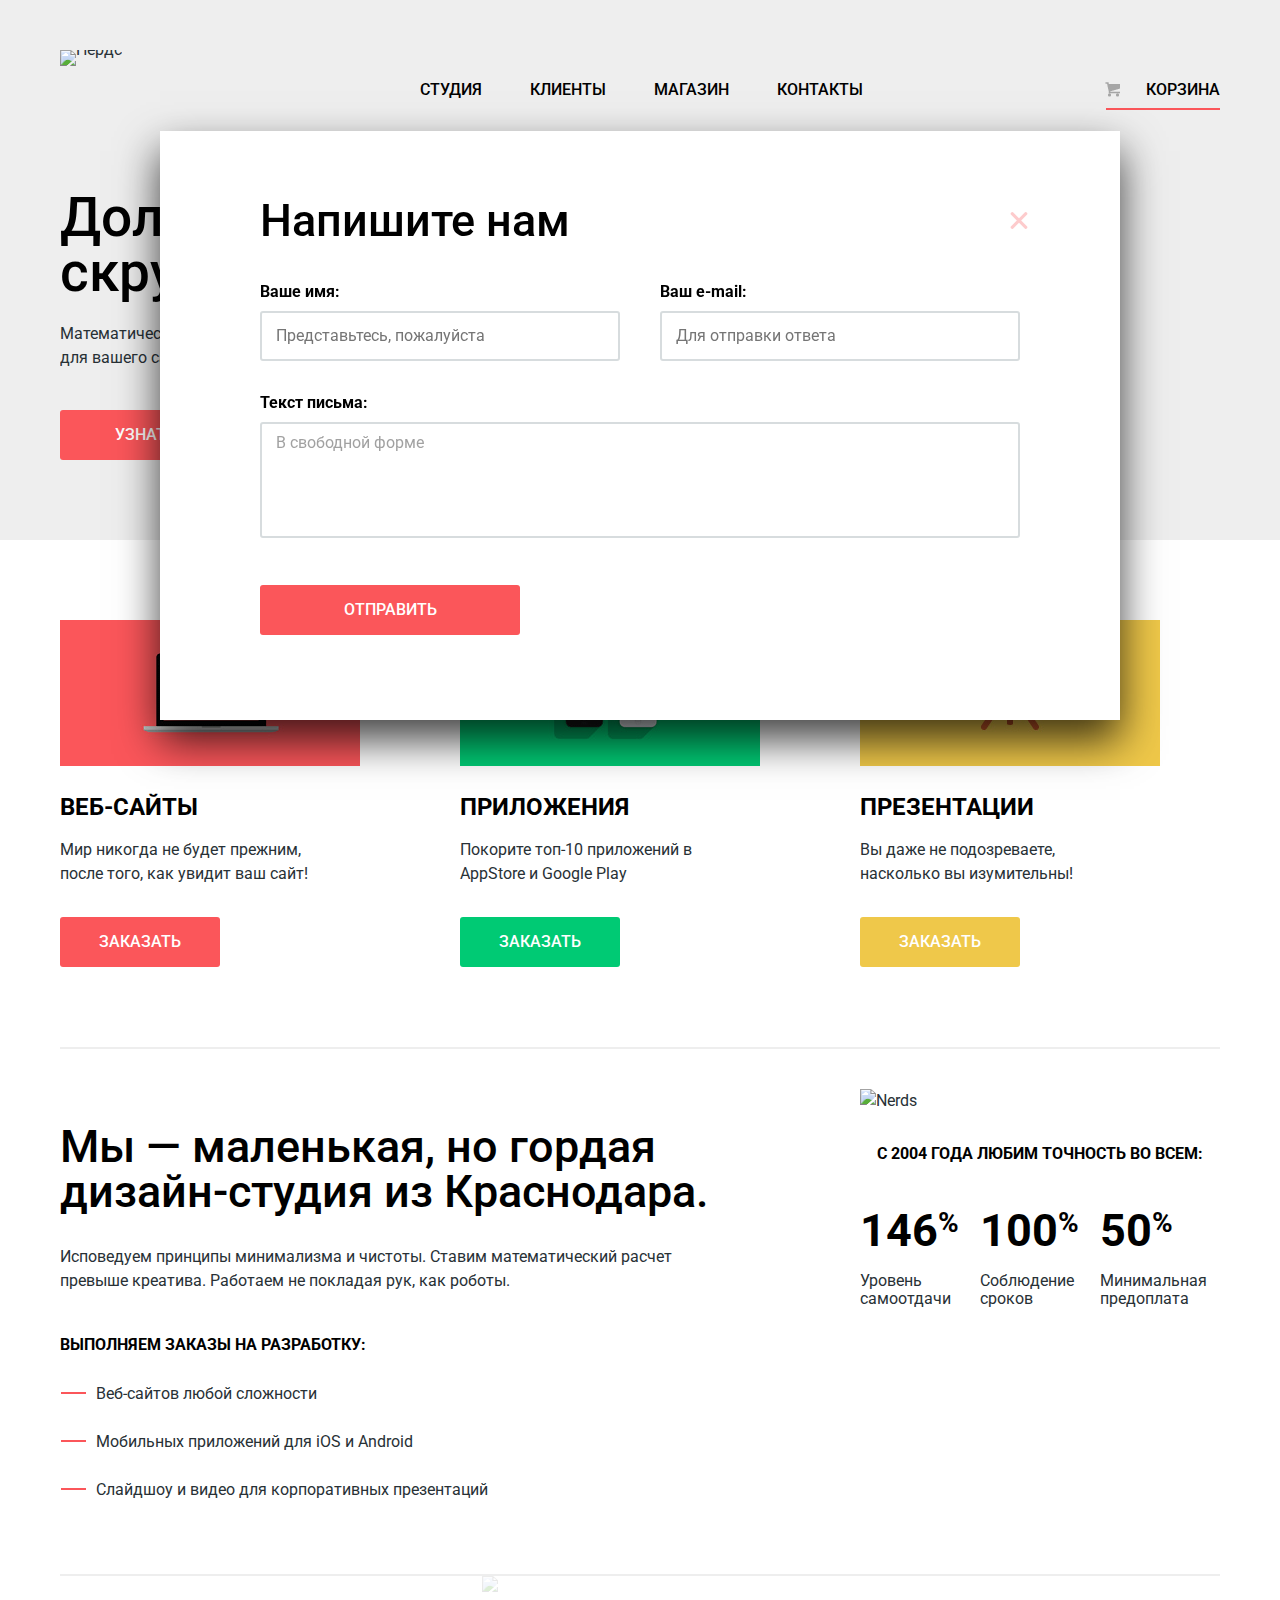
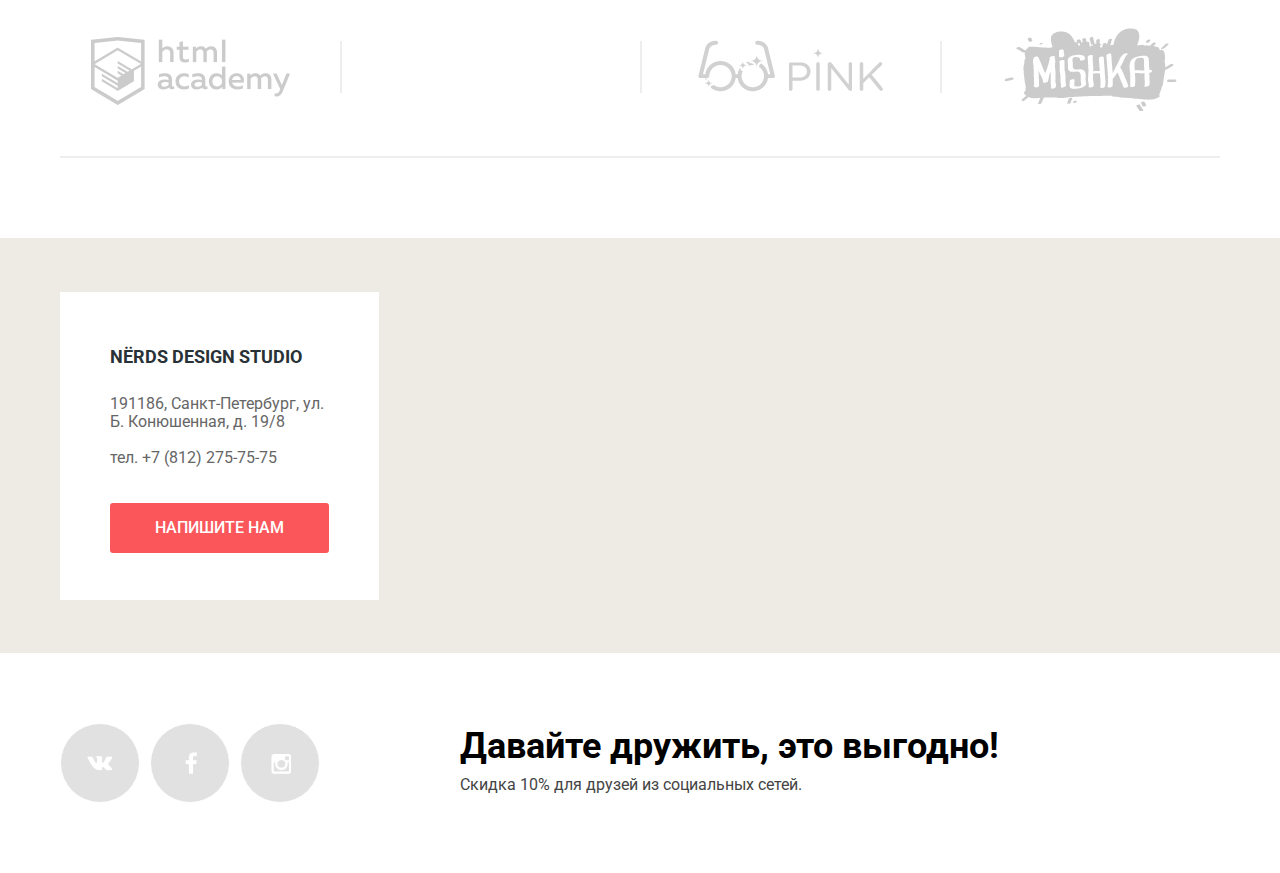
==== commit a2da5a75: "Модальное окно" ====
--- a/index.html
+++ b/index.html
@@ -14,14 +14,14 @@
                     <div class="logo">
                         <a><img src="img/logo.png" width="160" height="65" alt="Нёрдс"></a>
                     </div>
-                    <ul>
+                    <ul class="main-menu">
                         <li><a href="#">Студия</a></li>
                         <li><a href="#">Клиенты</a></li>
                         <li><a href="catalog.html">Магазин</a></li>
                         <li><a href="#">Контакты</a></li>
                     </ul>
                 </nav>
-                <div class="cart">
+                <div class="cart active">
                     <a href="#">Корзина</a>
                 </div>
                 <div class="slider">
@@ -156,5 +156,15 @@
                 </div>
             </div>
         </footer>
+        <div class="modal-feedback">
+           <button class="modal-feedback-close" type="button" title="Закрыть">Закрыть</button>
+            <h2 class="modal-feedback-title">Напишите нам</h2>
+            <form class="feedback-form" method="post" action="#">
+                <div class="feedback-column"><label><span class="feedback-label">Ваше имя:</span><input type="text" id="username" name="username" placeholder="Представьтесь, пожалуйста"></label></div>
+                <div class="feedback-column"><label><span class="feedback-label">Ваш e-mail:</span><input type="text" id="email" name="email" placeholder="Для отправки ответа"></label></div>
+                <div class="feedback-textarea"><label><span class="feedback-label">Текст письма:</span><textarea id="message" name="message" rows="5">В свободной форме</textarea></label></div>
+                <a class="btn" href="#">Отправить</a>
+            </form>
+        </div>
     </body>
 </html>
--- a/css/style.css
+++ b/css/style.css
@@ -73,8 +73,9 @@
     vertical-align: top;
 
     margin-right: 48px;
-    padding: 10px 0;
+    padding: 0;
     padding-top: 25px;
+    padding-bottom: 3px;
     white-space: nowrap;
     
     position: relative;
@@ -86,7 +87,7 @@
 
     max-width: 160px;
     float: right;
-    padding-bottom: 10px;
+    padding-bottom: 3px;
     padding-top: 25px;
     padding-left: 40px;
     text-align: right;
@@ -107,7 +108,7 @@
     opacity: 0.3;
 }
 
-.main-navigation li a,
+.main-menu a,
 .cart a
 {
     display: block;
@@ -122,32 +123,21 @@
     position: relative;
 }
 
-.main-navigation .active {
-    color: #000000;
-}
-
-.main-navigation .active a:hover,
-.cart .active a:hover {
-    color: #000000;
-}
-
-.main-navigation .active a::before,
-.cart .active a::before {
-    content: "";
-    width: 100%;
-    height: 2px;
-    background-color: #fb565a;
-    
-    position: absolute;
-    bottom: -5px;
-}
-
-.main-navigation li a:hover,
+.main-header .active {
+    color: #000000;
+    border-bottom: solid 2px #fb565a;
+}
+
+.main-header .active a:hover {
+    color: #000000;
+}
+
+.main-menu a:hover,
 .cart a:hover {
     color: #fb565a;
 }
 
-.main-navigation li a:active,
+.main-menu a:active,
 .cart a:active {
     color: #000000;
     opacity: 0.3;
@@ -188,7 +178,7 @@
     left: 50%;
     margin-left: -120px;
     text-align: center;
-    z-index: 1000;
+    z-index: 100;
     font-size: 0;
 }
 
@@ -231,18 +221,21 @@
 
 .slide-feature:nth-child(1) {
     background-image: url('../img/slide1.png');
+    background-color: #eeeeee;
     background-repeat: no-repeat;
     background-position: 431px 17px;
 }
 
 .slide-feature:nth-child(2) {
     background-image: url('../img/slide2.png');
+    background-color: #eeeeee;
     background-repeat: no-repeat;
     background-position: 496px 0;
 }
 
 .slide-feature:nth-child(3) {
     background-image: url('../img/slide3.png');
+    background-color: #eeeeee;
     background-repeat: no-repeat;
     background-position: 401px 18px;
 }
@@ -315,7 +308,7 @@
     margin-right: 0;
 }
 
-.offers .container .hr {
+.offers .hr {
     float:left;
     margin: 0;
     width: 100%;
@@ -477,7 +470,7 @@
 
 .our-clients img {
     vertical-align: middle;
-    opacity: .2;
+    opacity: 0.2;
     cursor: pointer;
 }
 
@@ -486,7 +479,7 @@
 }
 
 .our-clients img:active {
-    opacity: 1;
+    opacity: 0.1;
 }
 
 .our-clients a:first-child {
@@ -516,6 +509,7 @@
     min-height: 415px;
     
     background-image: url(../img/map.png);
+    background-color: #edebe4;
     background-repeat: no-repeat;
     background-position: center;
 }
@@ -828,6 +822,12 @@
     text-decoration: none;
 }
 
+.modal-feedback .btn {
+    width: 260px;
+    margin-top: 47px;
+    margin-bottom: 0;
+}
+
 .offer-column .btn {
     margin-bottom: 0;
     width: 160px;
@@ -871,8 +871,6 @@
 .offer-column .btn-yellow:hover {
     background-color: #eab534;
 }
-
-
 
 .buy-item:active,
 .btn:active {
@@ -1024,6 +1022,10 @@
     background-color: #e74246;
 }
 
+.social-btn:active {
+    box-shadow: inset 0 3px 0 0 rgba(0, 0, 0, 0.1);
+}
+
 .social-btn:active::before {
     opacity: 0.3;
 }
@@ -1223,8 +1225,8 @@
 }
 
 
-.filter-grid label::before,
-.filter-features label::before {
+.filter-grid label span,
+.filter-features label span {
     content: "";
     background-image: url(../img/sprite.png);
     opacity: 0.4;
@@ -1232,27 +1234,184 @@
     position: absolute;
 }
 
-.filter-grid label::before {
+.filter-grid label span {
     width: 26px;
     height: 26px;
-    background-position: 0 156px; /* включен 0 206px */
+    background-position: 0 156px;
     left: 1px;
 }
 
-.filter-features label::before {
+.filter-features label span {
     width: 27px;
     height: 23px;
-    background-position: 0 54px; /*  включен 0 104px */
+    background-position: 0 54px;
     left: 0;
 }
 
-.filter-features label:hover::before,
-.filter-grid label:hover::before {
+.filter-features label:hover span,
+.filter-grid label:hover span {
     opacity: 1;
 }
 
-.filter-features label:active::before,
-.filter-grid label:active::before {
+.filter-grid input[type="radio"]:disabled + span,
+.filter-features input[type="checkbox"]:disabled + span {
     opacity: 0.1;
 }
 
+.filter-grid input[type="radio"]:checked + span {
+    background-position: 0 206px;
+}
+
+.filter-features input[type="checkbox"]:checked + span {
+    background-position: 0 104px;
+}
+
+.modal-feedback {
+    width: 760px;
+    padding: 100px;
+    padding-top: 67px;
+    padding-bottom: 85px;
+    background-color: #ffffff;
+    color: #000000;
+    
+    position: fixed;
+    z-index: 1000;
+    bottom: 180px;
+    left: 50%;
+    margin-left: -480px;
+    
+    box-shadow: 0 20px 40px 0 rgba(0, 0, 0, 0.75); 
+}
+
+.modal-feedback-close {
+    width: 22px;
+    height: 22px;
+    padding: 0;
+    margin: 0;
+    
+    border: 0;
+    cursor: pointer;
+    
+    background-color: #ffffff;
+    position: absolute;
+    top: 78px;
+    right: 90px;
+    
+    font-size: 0;
+    opacity: 0.3;
+    outline: none;
+}
+
+.modal-feedback-close::before,
+.modal-feedback-close::after {
+    content: "";
+    width: 22px;
+    height: 3px;
+    background-color: #fb565a;
+    border-radius: 1px;
+    
+    position: absolute;
+    top: 10px;
+    left: 0;
+}
+
+.modal-feedback-close::before {
+    transform: rotate(45deg);
+}
+
+.modal-feedback-close::after {
+    transform: rotate(-45deg);
+}
+
+.modal-feedback-close:hover {
+    opacity: 1;
+}
+
+.modal-feedback-close:active {
+    opacity: 0.1;
+}
+
+.modal-feedback h2 {
+    font-size: 45px;
+    line-height: 45px;
+    font-weight: 500;
+    margin: 0;
+    margin-bottom: 40px;
+    
+    color: #000000;
+}
+
+.feedback-form {
+    font-size: 0;
+}
+
+.feedback-column {
+    display: inline-block;
+    margin-bottom: 33px;
+}
+
+.feedback-column:first-child {
+    margin-right: 40px;
+}
+
+.feedback-textarea {
+    margin: 0;
+}
+
+.feedback-label {
+    display: block;
+    width: 160px;
+    margin-bottom: 10px;
+    
+    font-size: 16px;
+    line-height: 18px;
+    font-weight: 700;
+}
+
+.feedback-form input[type="text"],
+.feedback-form textarea {
+    font-size: 16px;
+    line-height: 18px;
+    font-weight: 400;
+    color: rgba(68, 68, 68, 0.5);
+    font-family: Roboto, Verdana, sans-serif;
+    
+    background-color: #ffffff;
+    border-radius: 3px;
+    border: 2px solid #d7dcde;
+    outline: none;
+    
+    width: 100%;
+    padding: 14px;
+    box-sizing: border-box;
+}
+
+.feedback-form textarea {
+    resize: none;
+
+    padding: 10px;
+    padding-left: 14px;
+    padding-bottom: 12px;
+    vertical-align: top;
+}
+
+.feedback-form input[type="text"] {
+    width: 360px;
+}
+
+.feedback-form input[type="text"]:hover,
+.feedback-form textarea:hover {
+    border: 2px solid #b4b9bb;
+}
+
+.feedback-form input[type="text"]:focus,
+.feedback-form textarea:focus {
+    border: 2px solid #000000;
+    color: #000000;
+}
+
+.feedback-form input[type="text"]:invalid,
+.feedback-form textarea:invalid {
+    border: 2px solid #e74246;
+    color: #e74246;
+}
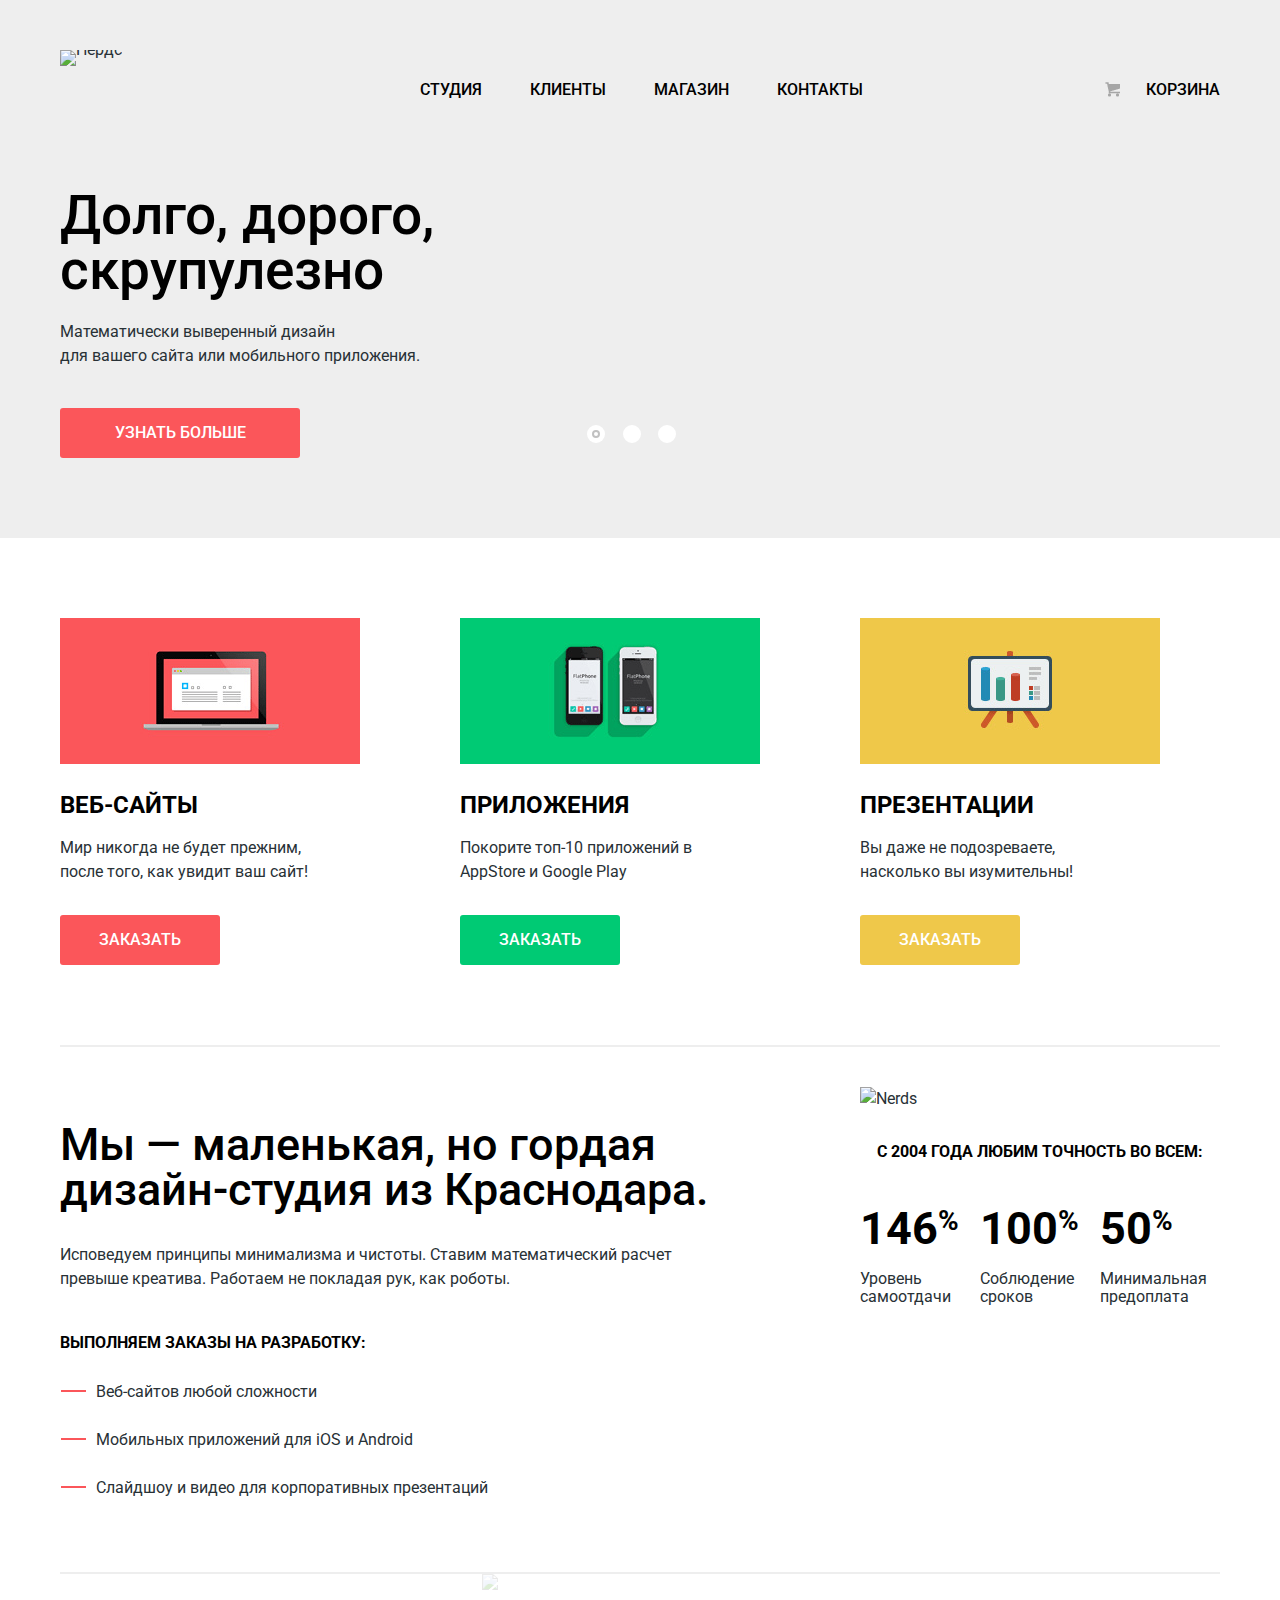
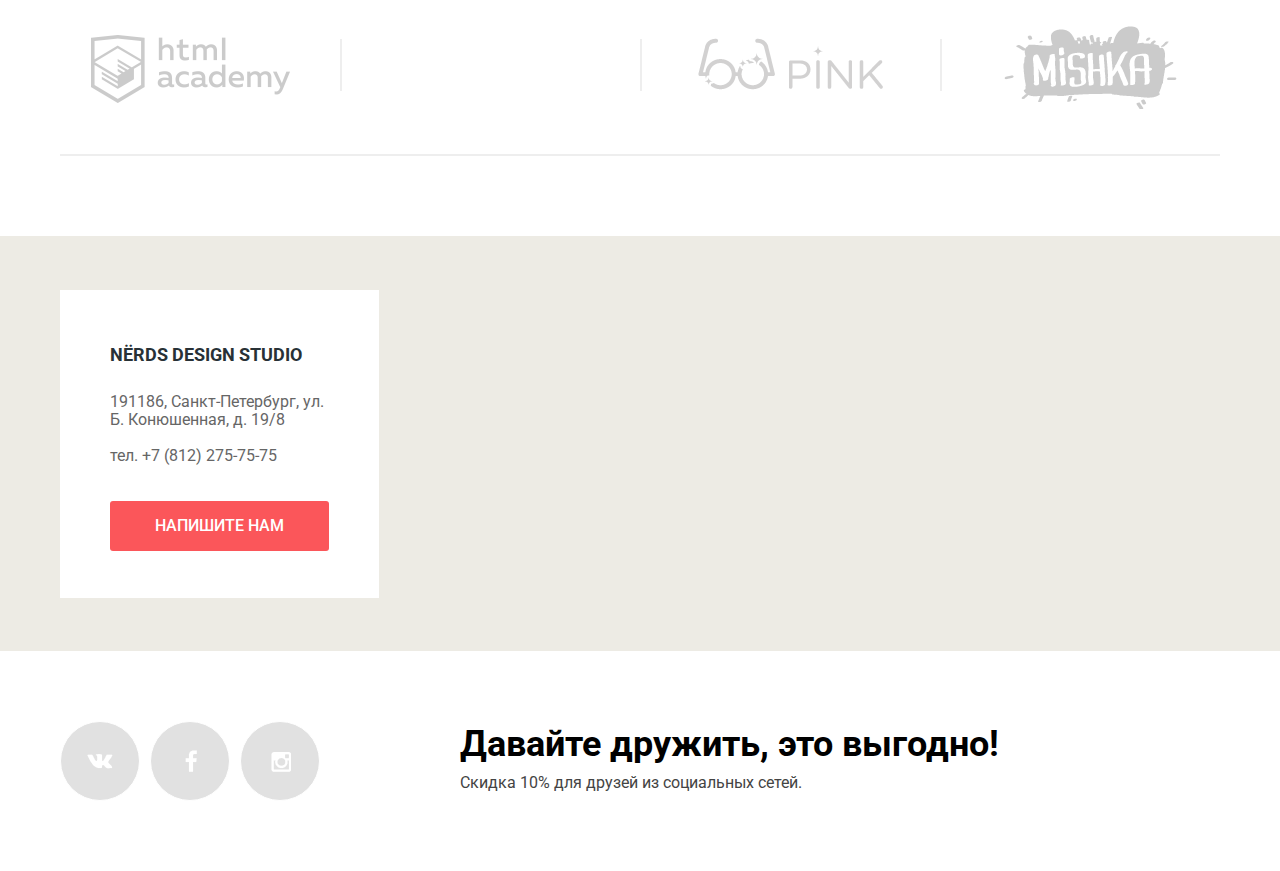
==== commit 17536e38: "анимация модального окна и интерактивная карта" ====
--- a/index.html
+++ b/index.html
@@ -21,7 +21,7 @@
                         <li><a href="#">Контакты</a></li>
                     </ul>
                 </nav>
-                <div class="cart active">
+                <div class="cart">
                     <a href="#">Корзина</a>
                 </div>
                 <div class="slider">
@@ -131,7 +131,8 @@
             </div>
         </main>
         <div class="contacts">
-            <div class="container">
+            <iframe src="https://api-maps.yandex.ru/frame/v1/-/CZtKiAjg" width="100%" height="415" frameborder="0"></iframe>
+            <div class="container clearfix">
                 <div class="address">
                     <h4>Nёrds design studio</h4>
                     <p>191186, Санкт-Петербург, ул. Б. Конюшенная, д. 19/8</p>
@@ -139,7 +140,6 @@
                     <a href="#" class="btn feedback">Напишите нам</a>
                 </div>
             </div>
-
 </div>
         <footer>
             <div class="container clearfix">
@@ -161,10 +161,13 @@
             <h2 class="modal-feedback-title">Напишите нам</h2>
             <form class="feedback-form" method="post" action="#">
                 <div class="feedback-column"><label><span class="feedback-label">Ваше имя:</span><input type="text" id="username" name="username" placeholder="Представьтесь, пожалуйста"></label></div>
-                <div class="feedback-column"><label><span class="feedback-label">Ваш e-mail:</span><input type="text" id="email" name="email" placeholder="Для отправки ответа"></label></div>
-                <div class="feedback-textarea"><label><span class="feedback-label">Текст письма:</span><textarea id="message" name="message" rows="5">В свободной форме</textarea></label></div>
-                <a class="btn" href="#">Отправить</a>
+                
+                <div class="feedback-column"><label><span class="feedback-label">Ваш e-mail:</span><input type="email" id="email" name="email" placeholder="Для отправки ответа"></label></div>
+                
+                <div class="feedback-textarea"><label><span class="feedback-label">Текст письма:</span><textarea id="message" name="message" rows="5" placeholder="В свободной форме"></textarea></label></div>
+                <input type="submit" class="btn" value="Отправить">
             </form>
         </div>
+        <script src="js/feedback.js"></script>
     </body>
 </html>
--- a/css/style.css
+++ b/css/style.css
@@ -514,6 +514,16 @@
     background-position: center;
 }
 
+.contacts .container {
+    position: relative;
+    z-index: 500;
+}
+
+.contacts iframe {
+    position: absolute;
+    z-index: 400;
+}
+
 .address {
     float: left;
     max-width: 219px;
@@ -826,6 +836,8 @@
     width: 260px;
     margin-top: 47px;
     margin-bottom: 0;
+    border: 0;
+    outline: none;
 }
 
 .offer-column .btn {
@@ -1274,13 +1286,15 @@
     background-color: #ffffff;
     color: #000000;
     
+    box-shadow: 0 20px 40px 0 rgba(0, 0, 0, 0.75);
+    
     position: fixed;
     z-index: 1000;
     bottom: 180px;
     left: 50%;
     margin-left: -480px;
     
-    box-shadow: 0 20px 40px 0 rgba(0, 0, 0, 0.75); 
+    display: none;
 }
 
 .modal-feedback-close {
@@ -1369,6 +1383,7 @@
 }
 
 .feedback-form input[type="text"],
+.feedback-form input[type="email"],
 .feedback-form textarea {
     font-size: 16px;
     line-height: 18px;
@@ -1395,23 +1410,60 @@
     vertical-align: top;
 }
 
-.feedback-form input[type="text"] {
+.feedback-form input[type="text"],
+.feedback-form input[type="email"]{
     width: 360px;
 }
 
 .feedback-form input[type="text"]:hover,
+.feedback-form input[type="email"]:hover,
 .feedback-form textarea:hover {
     border: 2px solid #b4b9bb;
 }
 
 .feedback-form input[type="text"]:focus,
+.feedback-form input[type="email"]:focus,
 .feedback-form textarea:focus {
     border: 2px solid #000000;
     color: #000000;
 }
 
 .feedback-form input[type="text"]:invalid,
+.feedback-form input[type="email"]:invalid,
 .feedback-form textarea:invalid {
     border: 2px solid #e74246;
     color: #e74246;
 }
+
+.modal-feedback-show {
+    display: block;
+
+    animation-name: feedback-appear;
+    animation-duration: 0.5s;
+}
+
+.modal-feedback-error {
+    animation-name: feedback-error;
+    animation-duration: 0.3s;
+}
+
+@keyframes feedback-error {
+    0%, 100% {
+        transform: none;
+    }
+    20%, 60% {
+        transform: rotate(0.5deg);
+    }
+    40%, 80% {
+        transform: rotate(-0.5deg);
+    }
+}
+
+@keyframes feedback-appear {
+    0% {
+        transform: scale(0);
+    }
+    100%{
+        transform: scale(1);
+    }
+}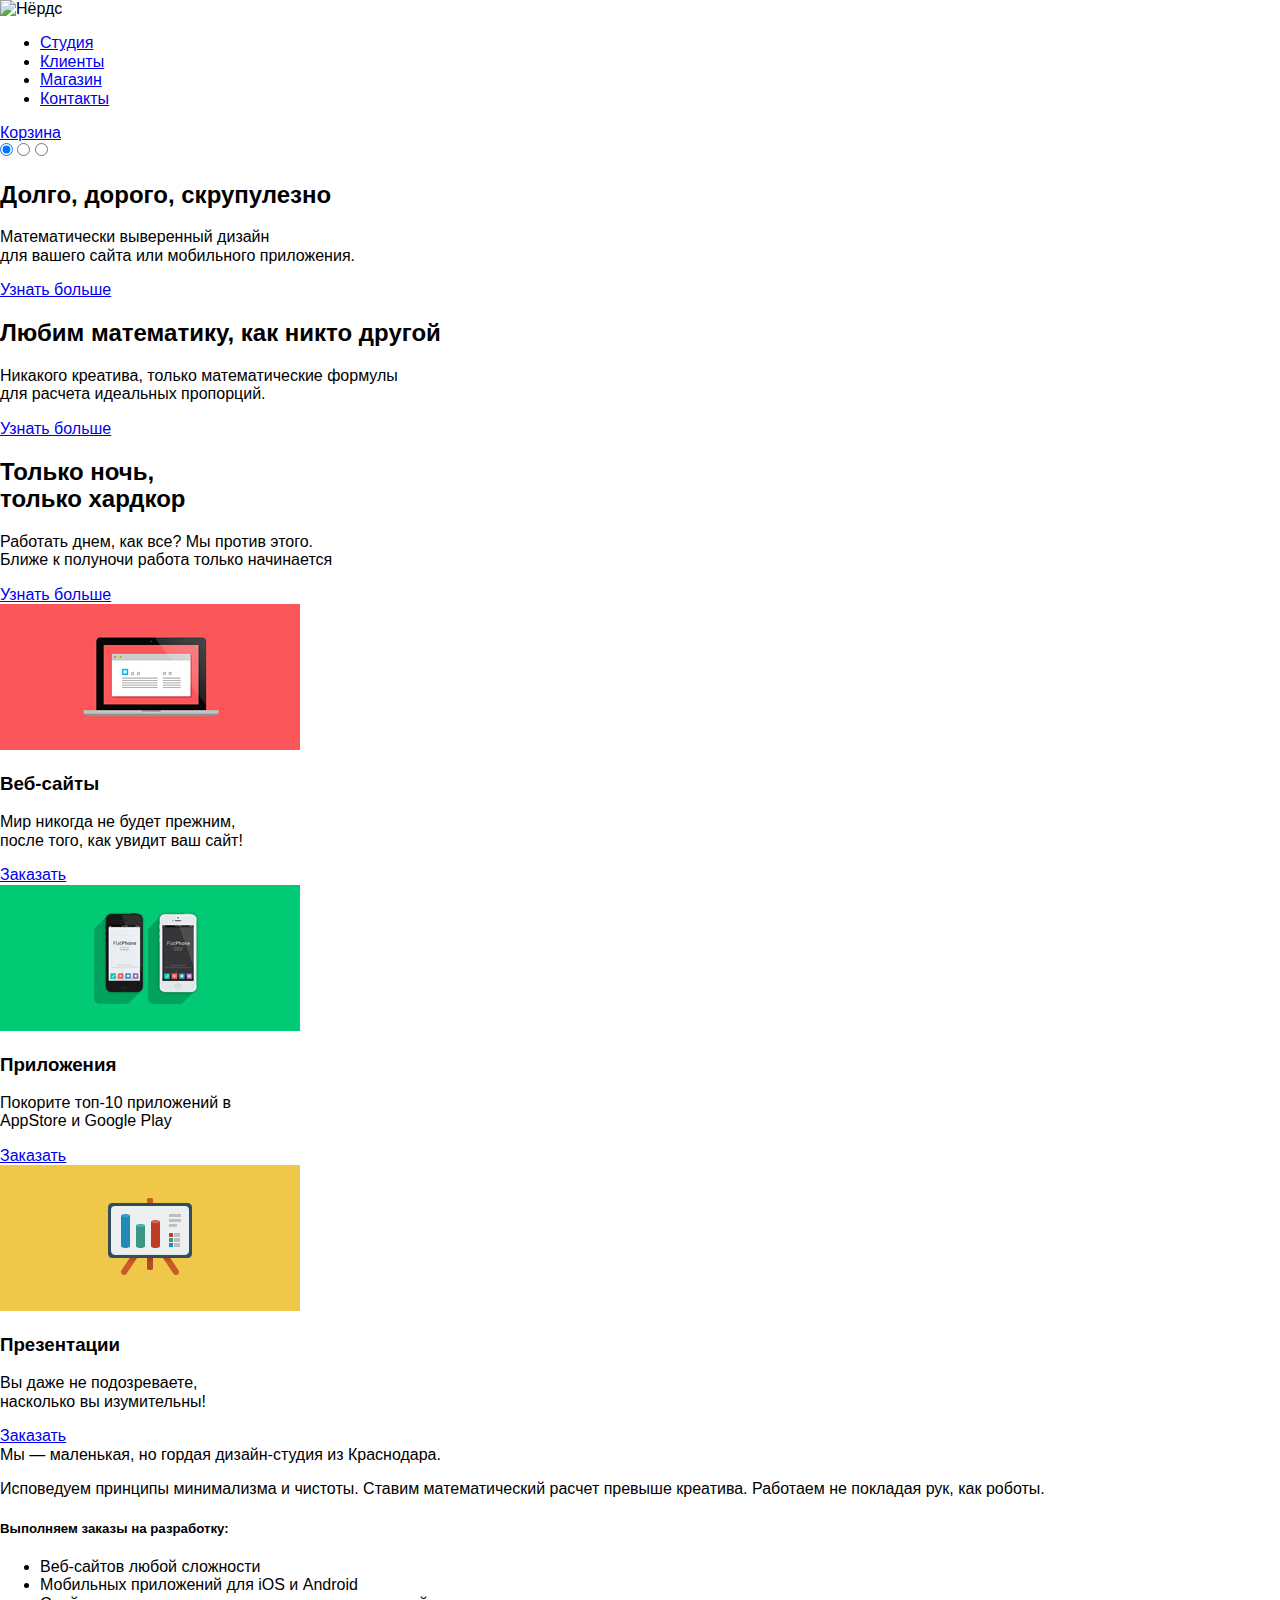
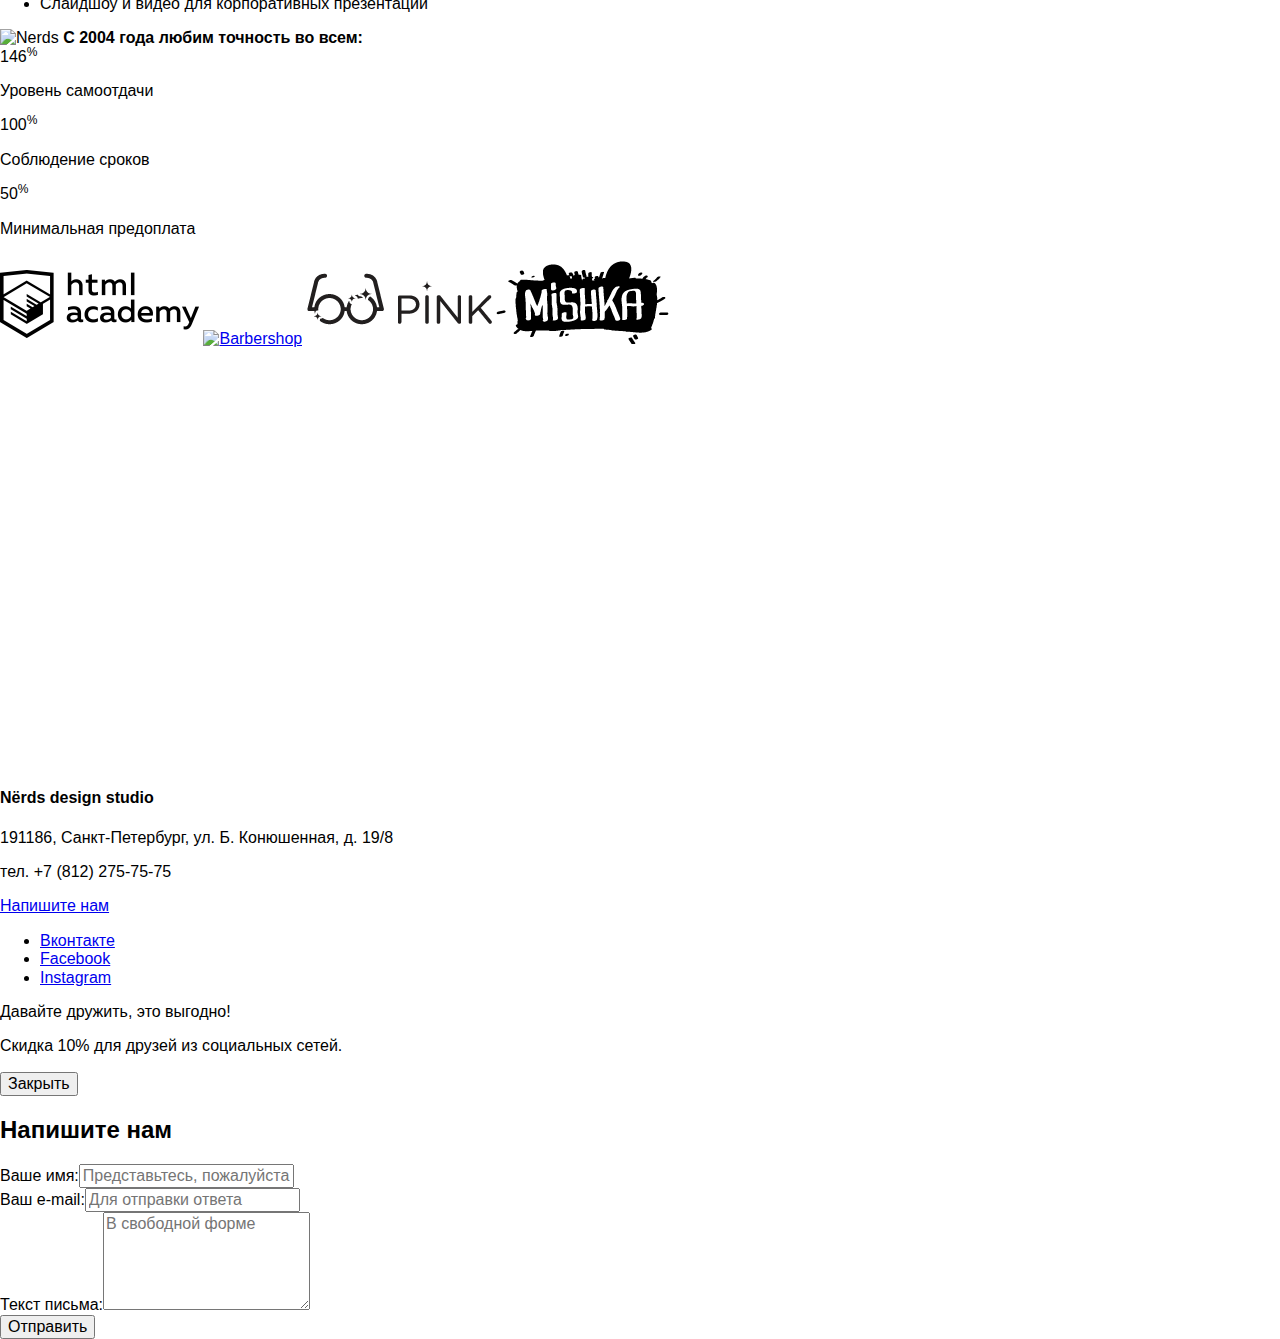
==== commit ba3d20e6: "еще один стилевой файл" ====
--- a/index.html
+++ b/index.html
@@ -1,8 +1,8 @@
 <!DOCTYPE html>
 <html lang="ru">
     <head>
-    <link href="css/normalize.css" rel="stylesheet">
-    <link href="css/style.css" rel="stylesheet">
+    <link href="css/normalize.min.css" rel="stylesheet">
+    <link href="css/style.min.css" rel="stylesheet">
     <link href="https://fonts.googleapis.com/css?family=Roboto:400,500,700&amp;subset=cyrillic" rel="stylesheet">
     <meta charset="utf-8">
     <title>HTML Academy: Нёрдс</title>
@@ -168,6 +168,6 @@
                 <input type="submit" class="btn" value="Отправить">
             </form>
         </div>
-        <script src="js/feedback.js"></script>
+        <script src="js/feedback.min.js"></script>
     </body>
 </html>
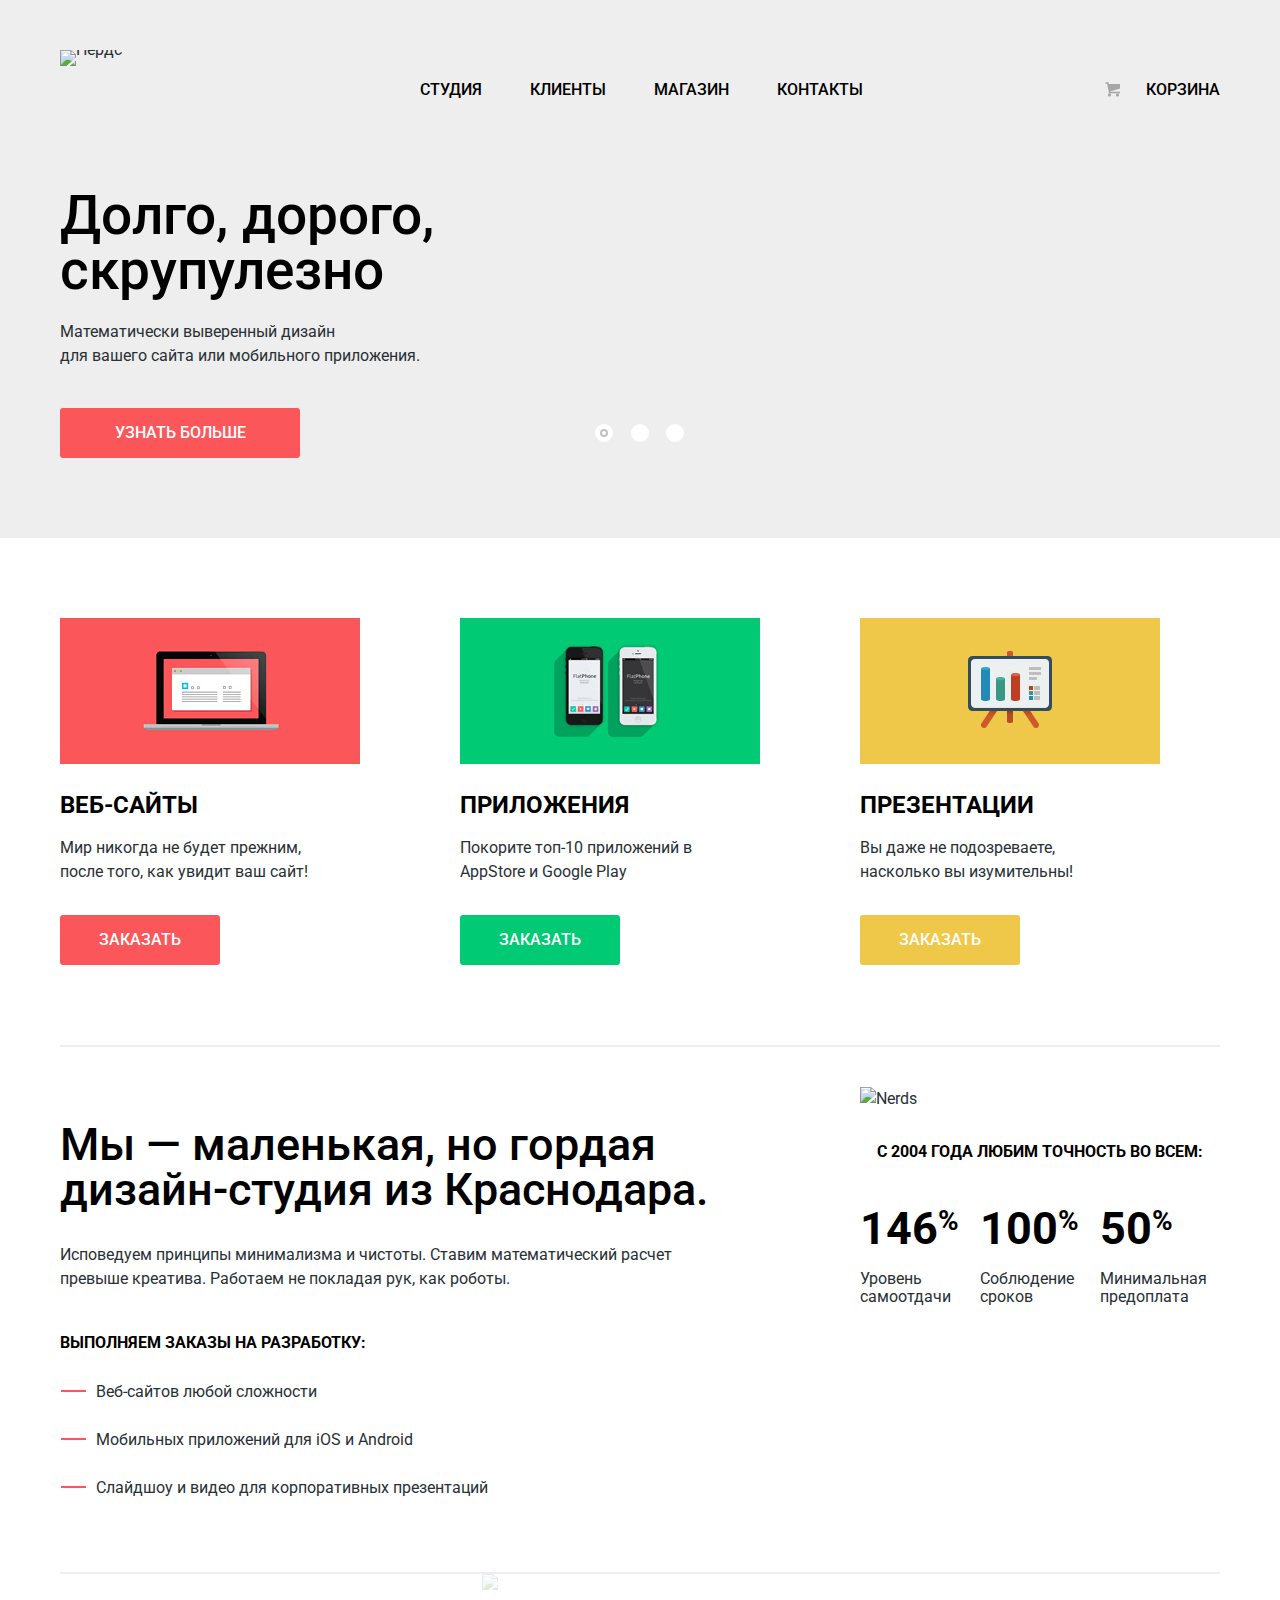
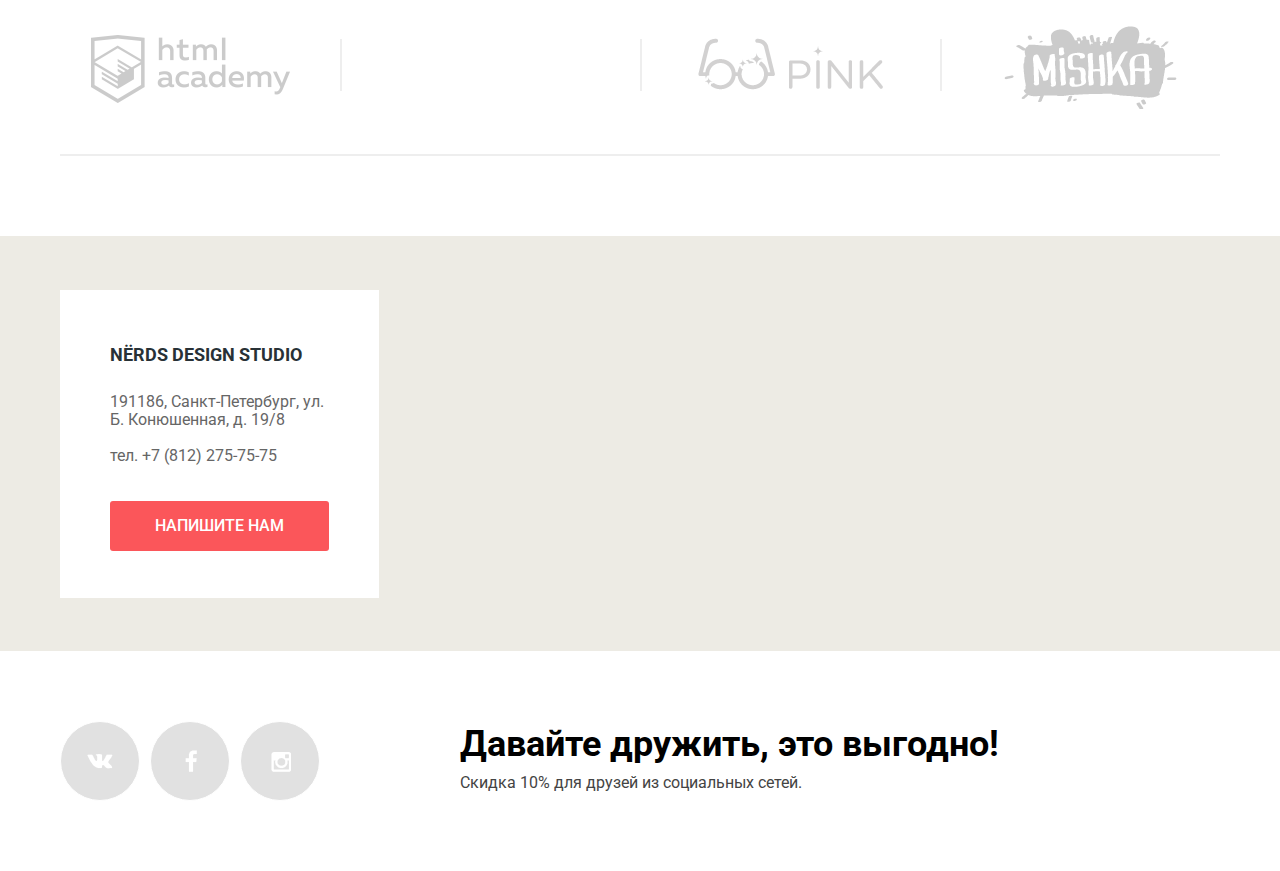
==== commit 65958bc3: "Соответствие доп критериям" ====
--- a/index.html
+++ b/index.html
@@ -131,13 +131,13 @@
             </div>
         </main>
         <div class="contacts">
-            <iframe src="https://api-maps.yandex.ru/frame/v1/-/CZtKiAjg" width="100%" height="415" frameborder="0"></iframe>
+            <script type="text/javascript" charset="utf-8" async src="https://api-maps.yandex.ru/services/constructor/1.0/js/?sid=lVzua_i5UKK4bSViqxrnRqokc0dyRSr1&amp;width=100%25&amp;height=415&amp;lang=ru_RU&amp;sourceType=constructor&amp;scroll=true"></script>
             <div class="container clearfix">
                 <div class="address">
                     <h4>Nёrds design studio</h4>
                     <p>191186, Санкт-Петербург, ул. Б. Конюшенная, д. 19/8</p>
                     <p>тел. +7 (812) 275-75-75</p>
-                    <a href="#" class="btn feedback">Напишите нам</a>
+                    <a href="feedback.html" class="btn feedback">Напишите нам</a>
                 </div>
             </div>
 </div>
--- a/css/style.min.css
+++ b/css/style.min.css
@@ -0,0 +1 @@
+.offer-column h3,body{font-family:Roboto,Verdana,sans-serif;padding:0}body{min-width:1200px;font-size:16px;line-height:24px;color:#283136;font-weight:400}.catalog-item img{max-width:100%;height:auto}.offer-column h3{font-weight:700;margin:0;text-transform:uppercase;color:#000;font-size:24px;line-height:30px}.clearfix::after{content:"";display:table;clear:both}.main-header{padding-top:50px;background-color:#eee}.container{width:1160px;padding:0 20px;margin:0 auto}.logo,.main-navigation{width:980px;float:left}.logo{width:160px;margin-right:200px}.logo,.logo a{line-height:0}.main-navigation ul{list-style:none;width:620px;float:left;padding:0;margin:0;font-size:0}.cart,.logo a,.main-navigation li{display:inline-block;vertical-align:top}.main-navigation li{margin-right:48px;padding:25px 0 3px;white-space:nowrap;position:relative}.cart,.slider{position:relative}.cart{max-width:160px;float:right;padding-bottom:3px;padding-top:25px;padding-left:40px;text-align:right}.cart::before{content:"";width:16px;height:16px;background-image:url(../img/sprite.png);background-position:0 -11px;position:absolute;top:32px;right:99px;opacity:.3}.cart a,.main-menu a{display:block;font-size:16px;line-height:30px;font-weight:500;color:#000;text-transform:uppercase;text-decoration:none;position:relative}.main-header .active{color:#000;border-bottom:solid 2px #fb565a}.main-header .active:hover{color:#000}.cart a:hover,.main-menu a:hover{color:#fb565a}.cart a:active,.main-menu a:active{color:#000;opacity:.3}.logo:hover{opacity:.8}.logo a:active{opacity:.3}.slider{clear:both;width:1160px;height:430px;margin:0 auto}.slides{min-height:430px}.slider input{position:absolute;opacity:0}.slider-controls{position:absolute;bottom:96px;width:240px;height:18px;left:50%;margin-left:-112px;text-align:center;z-index:100;font-size:0}.slider-controls label{display:inline-block;vertical-align:top;width:8px;height:8px;margin:0 17px 0 0;background-color:#fff;border:5px solid #fff;border-radius:50%;cursor:pointer}#btn-1:checked~.slider-controls label[for=btn-1],#btn-2:checked~.slider-controls label[for=btn-2],#btn-3:checked~.slider-controls label[for=btn-3]{margin:5px 23px 5px 5px;width:4px;height:4px;border:2px solid #c1c1c1;box-shadow:0 0 0 5px #fff;vertical-align:top}.slide-feature{width:100%;height:100%;overflow:hidden;background-color:#eee;position:absolute;top:0;left:0;display:none}.slide-feature:nth-child(1){background-image:url(../img/slide1.png);background-color:#eee;background-repeat:no-repeat;background-position:431px 17px}.slide-feature:nth-child(2),.slide-feature:nth-child(3){background-image:url(../img/slide2.png);background-color:#eee;background-repeat:no-repeat;background-position:496px 0}.slide-feature:nth-child(3){background-image:url(../img/slide3.png);background-position:401px 18px}#btn-1:checked~.slides .slide-feature:nth-child(1),#btn-2:checked~.slides .slide-feature:nth-child(2),#btn-3:checked~.slides .slide-feature:nth-child(3){display:block}.slide-text{width:560px;margin-top:80px}.catalog-item h2,.main-header h1,.slide-feature h2{font-size:55px;line-height:55px;color:#000;font-weight:500;font-family:Roboto,Verdana,sans-serif}.slide-feature h2{margin:0 0 22px}.offers,.slider p{margin-bottom:40px}.main-header h1{float:left;clear:both;width:100%;margin-top:75px;margin-bottom:110px;text-align:center}.offers{margin-top:80px}.offer-column{width:300px;float:left;margin-right:100px;margin-bottom:80px}.offer-column:nth-child(3){margin-right:0}.offers .hr{float:left;margin:0;width:100%;background:#eee;height:2px;border:none}.column-left{width:700px;float:left;margin-top:35px}.column-left p{width:680px}.column-right{width:360px;float:right;margin-bottom:75px;min-height:410px}.offer-column img{margin-bottom:19px}.features-header,.offer-column p{margin-bottom:31px}.features-header{font-size:45px;line-height:45px;font-weight:500;color:#000}.studio-features p{margin-bottom:40px}.studio-features h5{margin-bottom:25px;font-weight:700;text-transform:uppercase;font-size:16px;line-height:24px;color:#000}.studio-features ul{list-style:none;margin:0;padding:0}.studio-features li{padding-left:36px;margin-bottom:24px;position:relative}.filter-features label:last-child,.filter-grid label:last-child,.studio-features li:last-child{margin-bottom:0}.studio-features li::before{content:"";width:25px;height:2px;background-color:#fb565a;position:absolute;top:10px;left:1px}.studio-features img{margin-bottom:29px}.statistics-column{float:left;width:100px;margin-right:20px}.statistics-column:last-child{width:105px;margin-right:0}.studio-features .subtitle{display:block;text-align:center;font-weight:700;text-transform:uppercase;margin-bottom:30px;color:#000}.studio-features .statistics-percent{font-size:45px;line-height:70px;font-weight:700;color:#000}.statistics-percent sup{font-size:28px;line-height:30px}.statistics-column p{margin:6px 0 0;line-height:18px}.our-clients{clear:both;margin-bottom:80px;border-top:solid 2px #eee;border-bottom:solid 2px #eee;font-size:0;position:relative}.our-clients a{display:inline-block;vertical-align:middle;width:260px;margin:0 20px;line-height:180px;text-align:center;position:relative}.our-clients img{vertical-align:middle;opacity:.2;cursor:pointer}.our-clients img:hover{opacity:1}.our-clients img:active{opacity:.1}.our-clients a:first-child{margin-left:0}.our-clients a:last-child,.select-type li:last-child,.social li:last-child{margin-right:0}.our-clients a::after{content:"";width:2px;height:52px;background-color:#eee;position:absolute;top:65px;left:280px}.our-clients a:last-child::after{display:none}.contacts{height:415px;position:relative;background-image:url(../img/map.png);background-color:#edebe4;background-repeat:no-repeat;background-position:center}.address{float:left;max-width:219px;padding:50px 50px 47px;margin-top:54px;background-color:#fff;position:absolute;z-index:998;top:0}.address h4{margin:0 0 23px;padding:0;font-size:18px;line-height:30px;font-weight:700;text-transform:uppercase}.address p{line-height:18px;color:#666;margin:0 0 18px;padding:0}.footer{padding:70px 0}.social{float:left;margin-right:140px}.catalog-sorting ul,.social ul{list-style:none;padding:0;margin:0}.social-discount{width:760 px;float:left}.sorting-header{float:left;width:160px;margin-right:240px}.catalog-sorting{margin-bottom:50px}.select-type,.sorting-type{float:left;width:280px;padding-top:4px}.select-type li{display:inline;margin-right:23px;white-space:nowrap}.select-type a{font-size:14px;line-height:18px;text-transform:uppercase;text-decoration:none;color:#000;opacity:.3}.select-type a:hover{opacity:.6}.select-type .active,.select-type a:active,.sorting-type .active{opacity:1}.sorting-type{width:60px;float:right}.sorting-type ul{margin:0;padding:0;text-align:right;font-size:0;position:relative}.sorting-type li{display:inline-block;vertical-align:middle;line-height:0}.sorting-type a,.triangle-down a,.triangle-up a{display:inline-block;vertical-align:middle;width:20px;height:20px}.triangle-down{margin-right:20px}.triangle-down a,.triangle-up a{width:9px;height:9px;border-left:5px solid transparent;border-right:5px solid transparent;opacity:.2;box-sizing:border-box}.triangle-down a{border-top:10px solid #000}.triangle-up a{border-bottom:10px solid #000}.sorting-type a:hover{opacity:.4}.catalog-item:hover .catalog-item-top,.filter-label:hover span,.sorting-type a:active{opacity:1}.catalog-gallery{width:760px;float:right;margin-top:53px}.catalog-item-top{height:40px;background-color:#525252;opacity:.12;border-top-right-radius:3px;border-top-left-radius:3px;position:relative}.catalog-item-top::before{content:"";width:14px;height:14px;border-radius:50%;background-color:#fff;box-shadow:23px 0 0 0 #fff,46px 0 0 0 #fff;position:absolute;top:13px;left:16px}.catalog-item{width:360px;float:left;margin-right:40px;margin-bottom:37px;position:relative;line-height:0}.catalog-item:hover{box-shadow:0 6px 15px 0 rgba(0,1,1,.25)}.catalog-item::after{content:"";width:360px;height:575px;box-shadow:inset 0 0 0 1px rgba(0,1,1,.1);position:absolute;bottom:0;left:0}.catalog-item:hover::after{display:none}.catalog-item:nth-child(2n){margin-right:0}.catalog-item:nth-child(2n+1){clear:both}.catalog-item-info{padding-top:30px;background-color:#eee;text-align:center;position:absolute;bottom:0;left:0;width:100%;display:none}.catalog-item:hover .catalog-item-info{display:block}.catalog-item-info h2{display:inline-block;vertical-align:middle;padding:0;margin:0 0 15px;font-size:18px;line-height:30px;font-weight:700;text-transform:uppercase}.catalog-item-info a:first-child{text-decoration:none;color:#000}.catalog-item-info p{width:240px;margin:auto auto 32px;line-height:18px}.btn,.buy-item{display:inline-block;vertical-align:middle;width:200px;padding-top:16px;padding-bottom:16px;margin-bottom:43px;border-radius:3px;background-color:#fb565a;font-size:16px;line-height:18px;font-weight:500;color:#fff;text-align:center;text-transform:uppercase;text-decoration:none}.modal-feedback .btn{width:260px;margin-top:47px;margin-bottom:0;border:0;outline:none}.address .btn,.offer-column .btn{margin-bottom:0;width:160px}.address .btn{width:219px;margin-top:18px}.slide-feature .btn{width:240px}.offer-column .btn-red{background-color:#fb565a}.offer-column .btn-green{background-color:#00ca74}.offer-column .btn-yellow{background-color:#efc84a}.btn:hover,.buy-item:hover,.offer-column .btn-red:hover{background-color:#e74246}.offer-column .btn-green:hover{background-color:#00bc6c}.offer-column .btn-yellow:hover{background-color:#eab534}.btn:active,.buy-item:active{background-color:#d7373b;box-shadow:inset 0 3px rgba(0,0,0,.1);color:rgba(255,255,255,.3)}.offer-column .btn-red:active{background-color:#d7373b}.offer-column .btn-green:active{background-color:#00aa62}.offer-column .btn-yellow:active{background-color:#e5a722}.catalog-filters .btn,.pagination a{display:block;padding:16px 0;color:#000}.catalog-filters .btn{margin-bottom:0;background-color:#eee;border:0;outline:none;font-family:Roboto,Verdana,sans-serif;width:260px}.pagination{margin-top:24px;margin-bottom:60px;margin-left:0}.pagination ul{list-style:none;padding:0;margin:0;font-size:0}.page-btn,.pagination li,.social li{display:inline-block;vertical-align:middle}.pagination li{width:50px;height:50px;margin-right:11px}.pagination a{width:50px;height:18px;text-align:center;font-size:16px;line-height:18px;font-weight:500;text-decoration:none;text-transform:uppercase}.page-btn{width:50px;margin-right:10px;border-radius:3px;background-color:#eee}.next-page a,.pagination .next-page{width:260px;margin-right:0}.catalog-filters .btn:hover,.page-btn:hover{background-color:#e5e5e5}.catalog-filters .btn:active,.page-btn:active{background-color:#d5d5d5;box-shadow:inset 0 3px rgba(0,0,0,.1);color:rgba(0,0,0,.3)}.pagination .page-btn-active:active{color:#000}.pagination .page-btn-active{width:44px;height:44px;background-color:#fff;border:solid 3px #dbdbdb;box-shadow:none}.page-btn-active a{padding:13px 0;width:44px;height:18px}.social{width:260px;margin-top:70px;margin-bottom:70px;font-size:0}.social-btn,.social-btn:before{display:inline-block;vertical-align:top}.social-btn{width:78px;height:78px;background-color:#e1e1e1;border:1px solid #fff;border-radius:50%;font-size:0;position:relative}.social-btn:before{content:"";position:absolute;background-image:url(../img/sprite.png);background-repeat:no-repeat}.social li{margin-right:10px}.social-btn:hover{background-color:#e74246}.social-btn:active{box-shadow:inset 0 3px 0 0 rgba(0,0,0,.1)}.social-btn:active::before{opacity:.3}.vk:before{width:26px;height:15px;background-position:0 -71px;top:32px;left:26px}.facebook:before{width:12px;height:23px;background-position:0 -146px;top:28px;left:34px}.instagram:before{width:20px;height:20px;background-position:0 -232px;top:30px;left:30px}.social-discount{margin-top:75px}.discount-header{margin-bottom:10px;font-size:36px;line-height:36px;font-weight:700;color:#000}.price-controls input,.social-discount p{font-size:16px;line-height:22px;font-weight:400}.social-discount p{margin:0;padding:0;color:#444}.range-filter{clear:both;width:260px}.range-controls{height:80px;margin-bottom:15px;padding:0 20px;background-color:#f1f1f1;border-radius:3px;overflow:hidden}.range-controls .scale{margin-top:39px;height:2px;background-color:#d7dcde}.range-controls .bar{height:2px;background-color:#00ca74;width:160px}.range-controls .toggle{width:4px;height:4px;border:9px solid #fff;border-radius:50%;background-color:#ababab;box-shadow:0 2px 1px 0 #cfcfcf;cursor:pointer;position:absolute;top:30px;left:18px}.range-controls .max-toggle{left:160px}.price-controls,.range-controls{position:relative}.price-controls input{width:60px;padding:8px 10px;margin-left:12px;border:none;border-radius:3px;background-color:#f1f1f1;color:#283136;text-align:center}.price-controls label{text-transform:uppercase;line-height:22px}.price-controls .min-price{margin-right:28px}.price-controls .max-price{position:absolute;right:0}.catalog-filters{width:260px;float:left;margin-right:140px;margin-top:55px}.filter-group,.sorting-header{display:block;text-transform:uppercase;font-weight:700;font-size:18px;line-height:30px}.filter-group{margin-bottom:15px}.filter-price .filter-group{padding-top:2px;margin-bottom:47px;letter-spacing:.01em}.filter-features .filter-group{margin-bottom:13px}.filter-features input,.filter-grid input{position:absolute;opacity:0;font-size:16px;line-height:20px;color:#283136}.filter-price{margin-bottom:52px}.filter-grid{margin-bottom:44px}.filter-features{margin-bottom:49px}.filter-features label,.filter-grid label{display:block;position:relative;white-space:nowrap;padding-left:36px;margin-bottom:16px}.filter-features span,.filter-grid span{content:"";background-image:url(../img/sprite.png);opacity:.4;position:absolute}.filter-grid span{width:26px;height:26px;background-position:0 156px;left:1px}.filter-features span{width:27px;height:23px;background-position:0 54px;left:0}.filter-features input[type=checkbox]:disabled+span,.filter-grid input[type=radio]:disabled+span{opacity:.1}.filter-grid input[type=radio]:checked+span{background-position:0 205px}.filter-features input[type=checkbox]:checked+span{background-position:0 104px}.no-js .js-submit{display:none}.js .js-submit,.no-js .no-js-submit{display:block}.js .no-js-submit{display:none}.modal-feedback{width:760px;padding:67px 100px 85px;background-color:#fff;color:#000;box-shadow:0 20px 40px 0 rgba(0,0,0,.75);position:fixed;z-index:1000;bottom:180px;left:50%;margin-left:-480px;display:none}.modal-feedback-close{width:22px;height:22px;padding:0;margin:0;border:0;cursor:pointer;background-color:#fff;position:absolute;top:78px;right:90px;font-size:0;opacity:.3;outline:none}.modal-feedback-close::after,.modal-feedback-close::before{content:"";width:22px;height:3px;background-color:#fb565a;border-radius:1px;position:absolute;top:10px;left:0}.modal-feedback-close::before{transform:rotate(45deg)}.modal-feedback-close::after{transform:rotate(-45deg)}.modal-feedback-close:hover{opacity:1}.modal-feedback-close:active{opacity:.1}.modal-feedback h2{font-size:45px;line-height:45px;font-weight:500;margin:0 0 40px;color:#000}.feedback-form{font-size:0}.feedback-column{display:inline-block;vertical-align:middle;margin-bottom:33px}.feedback-column:first-child{margin-right:40px}.feedback-textarea{margin:0}.feedback-label{display:block;width:160px;margin-bottom:10px;font-size:16px;line-height:18px;font-weight:700}.feedback-form input[type=email],.feedback-form input[type=text],.feedback-form textarea{font-size:16px;line-height:18px;font-weight:400;color:rgba(68,68,68,.5);font-family:Roboto,Verdana,sans-serif;background-color:#fff;border-radius:3px;border:2px solid #d7dcde;outline:none;padding:14px;box-sizing:border-box;width:360px}.feedback-form textarea{width:100%;resize:none;padding:10px 10px 12px 14px;vertical-align:top}.feedback-form input[type=email]:hover,.feedback-form input[type=text]:hover,.feedback-form textarea:hover{border:2px solid #b4b9bb}.feedback-form input[type=email]:focus,.feedback-form input[type=text]:focus,.feedback-form textarea:focus{border:2px solid #000;color:#000}.feedback-form input[type=email]:invalid,.feedback-form input[type=text]:invalid,.feedback-form textarea:invalid{border:2px solid #e74246;color:#e74246}.modal-feedback-show{display:block;-webkit-animation:feedback-appear .5s;animation:feedback-appear .5s}.modal-feedback-error{-webkit-animation:feedback-error .3s;animation:feedback-error .3s}@-webkit-keyframes feedback-error{0%,to{-webkit-transform:none;transform:none}20%,60%{-webkit-transform:rotate(.5deg);transform:rotate(.5deg)}40%,80%{-webkit-transform:rotate(-.5deg);transform:rotate(-.5deg)}}@keyframes feedback-error{0%,to{-webkit-transform:none;transform:none}20%,60%{-webkit-transform:rotate(.5deg);transform:rotate(.5deg)}40%,80%{-webkit-transform:rotate(-.5deg);transform:rotate(-.5deg)}}@-webkit-keyframes feedback-appear{0%{-webkit-transform:scale(0);transform:scale(0)}to{-webkit-transform:scale(1);transform:scale(1)}}@keyframes feedback-appear{0%{-webkit-transform:scale(0);transform:scale(0)}to{-webkit-transform:scale(1);transform:scale(1)}}